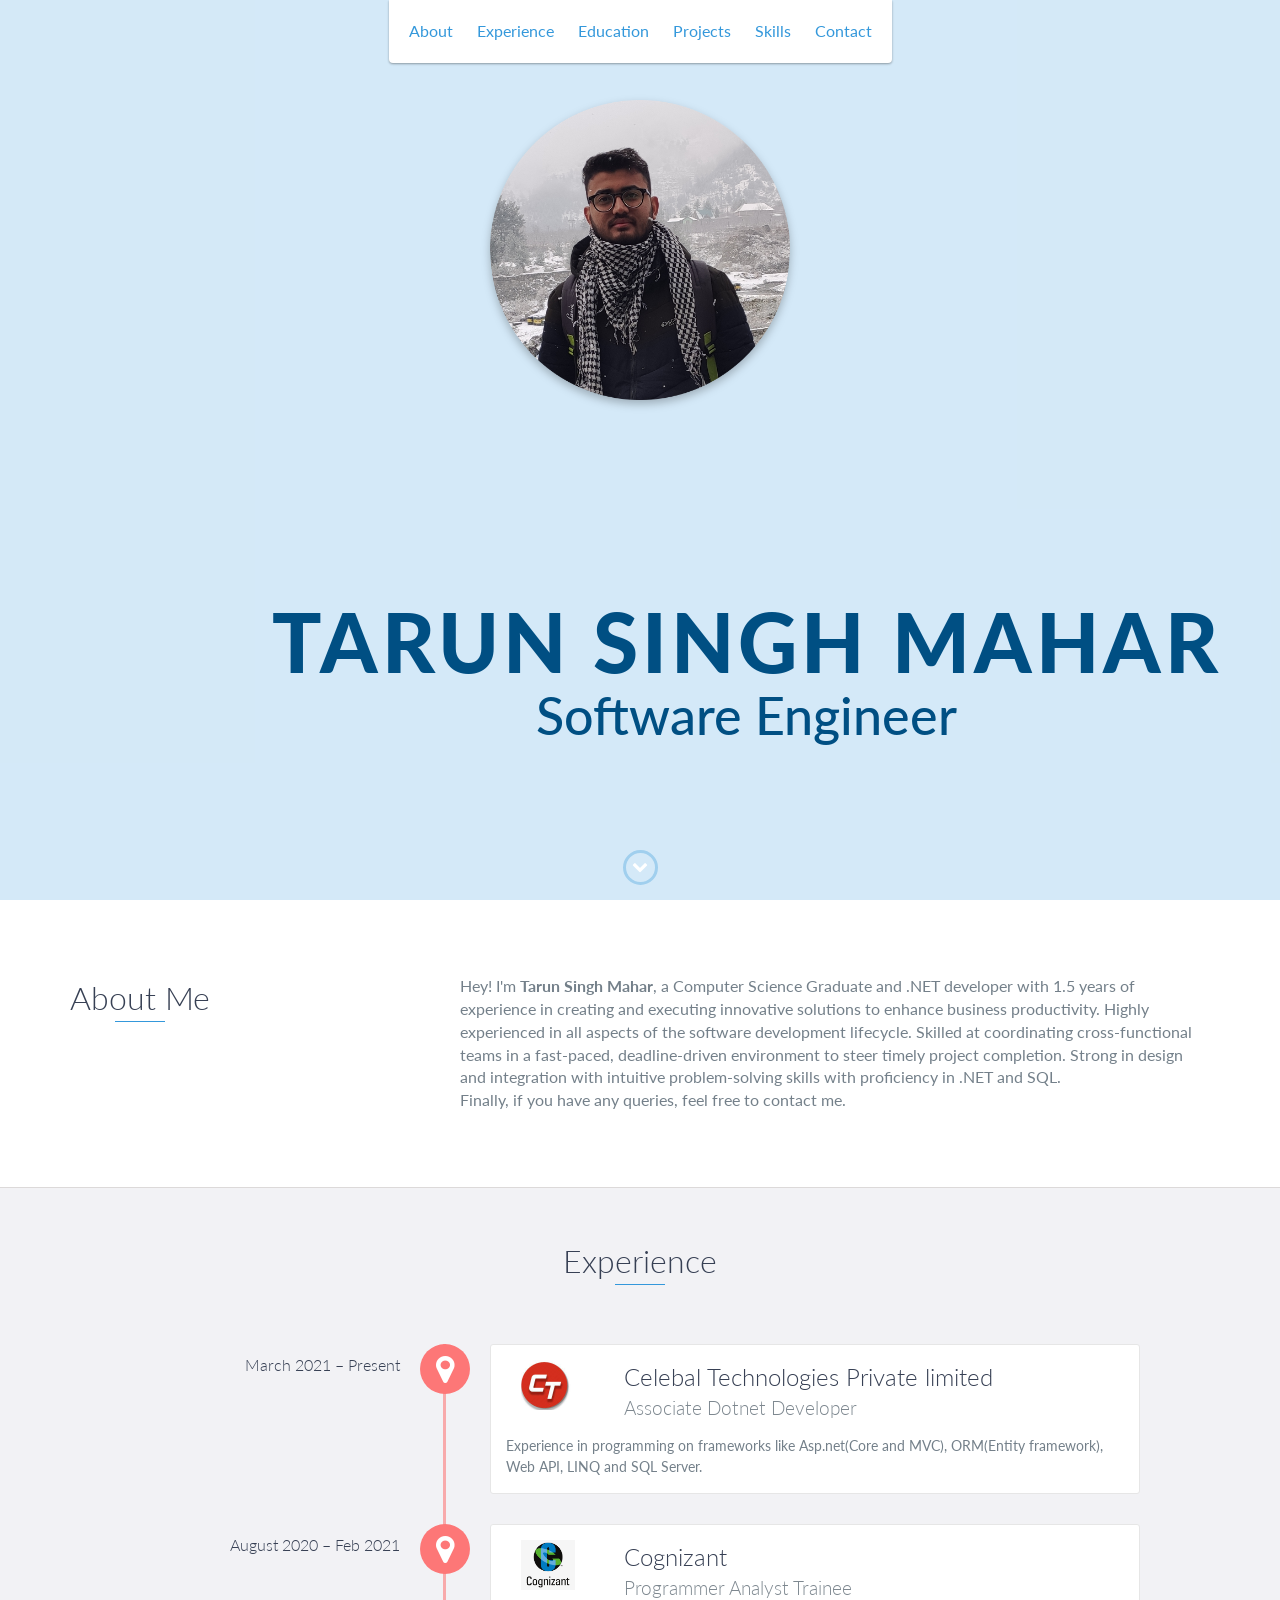
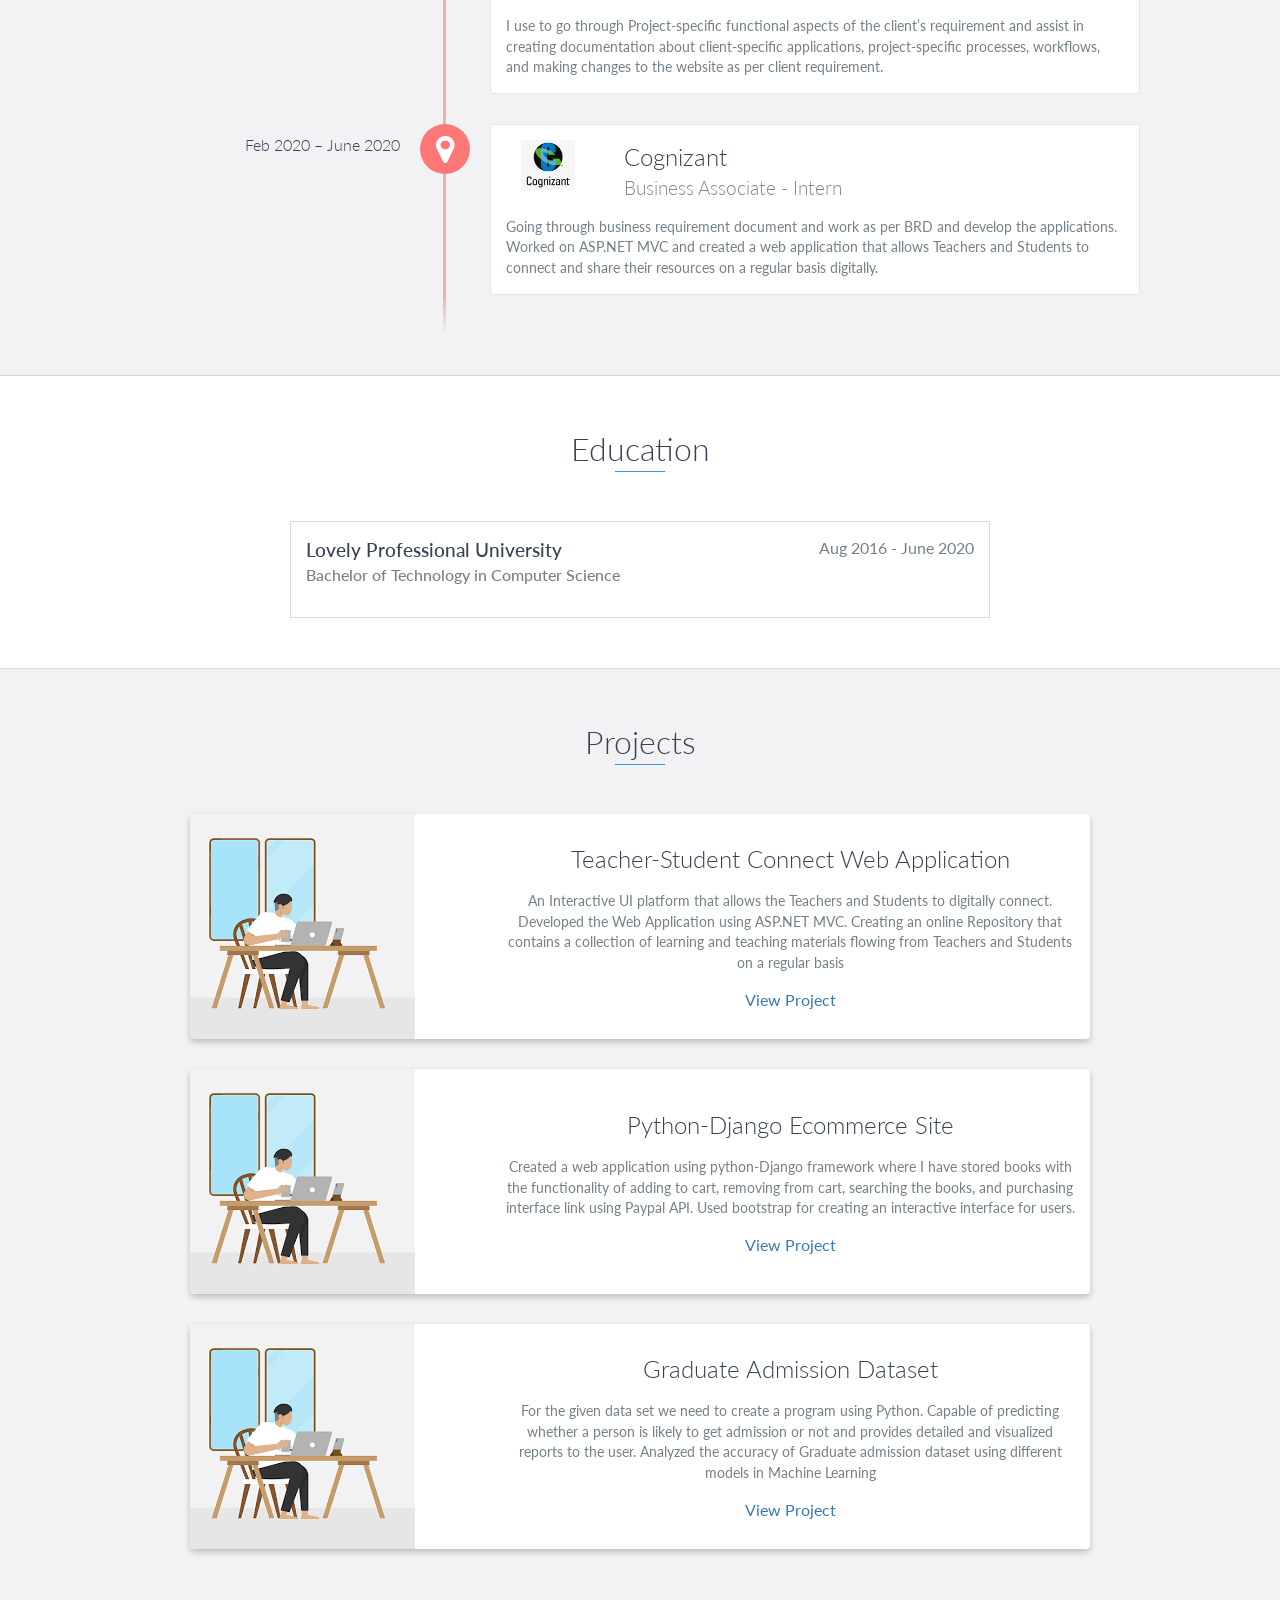
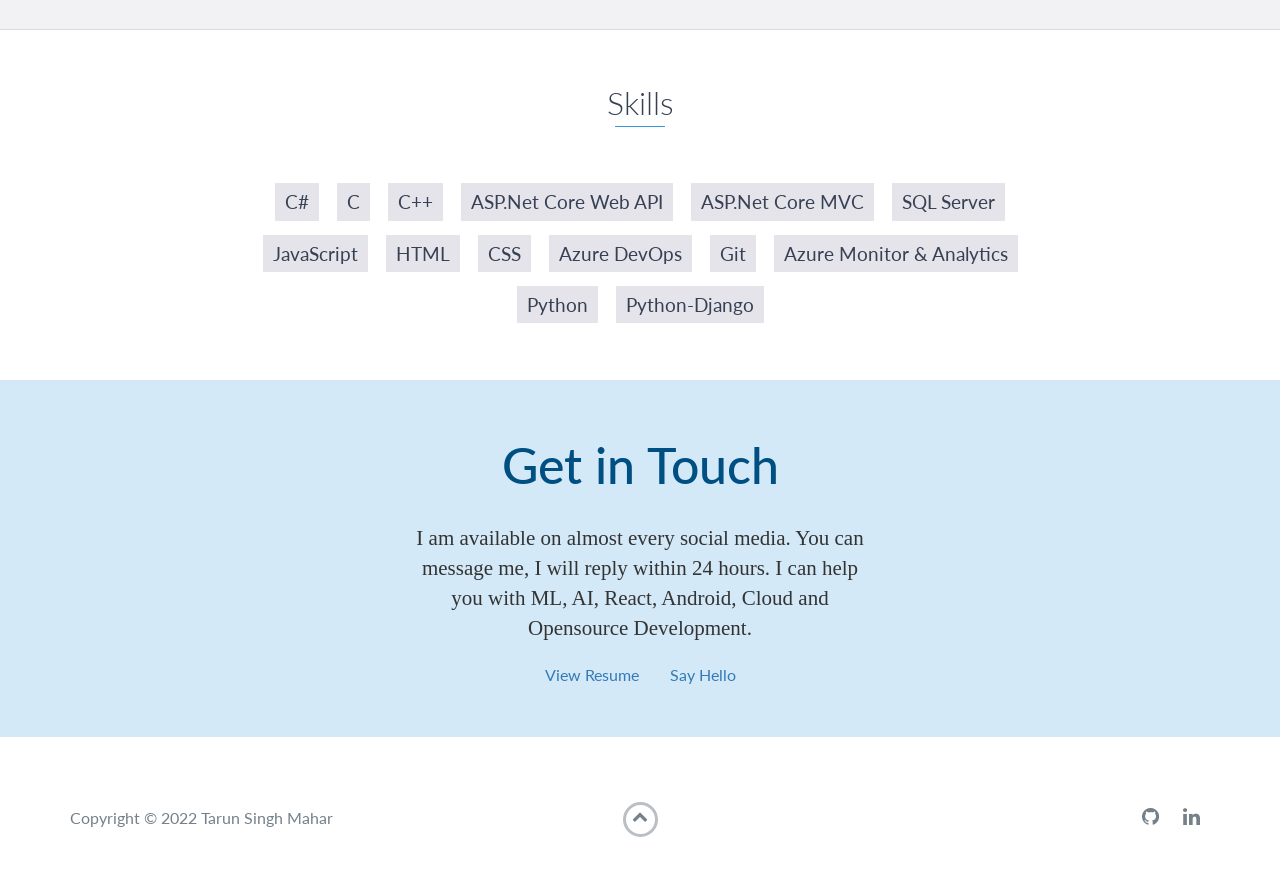
==== index.html @ 60ef8e87 "adding portfolio" ====
<!DOCTYPE html>
<html class="no-js" lang="en">

<head>
    <meta charset="utf-8">
    <meta http-equiv="X-UA-Compatible" content="IE=edge">
    <meta name="viewport" content="width=device-width, initial-scale=1">
    <title>My Portfolio</title>
	<link rel="shortcut icon" href="favicon.ico" type="image/x-icon">
	<link rel="icon" href="favicon.ico" type="image/x-icon">
    <link href="https://fonts.googleapis.com/css?family=Lato:300,400,700,900" rel="stylesheet">
    <link rel="stylesheet" href="libs/font-awesome/css/font-awesome.min.css">
    <link href="css/bootstrap.min.css" rel="stylesheet">
    <link href="css/styles.css" rel="stylesheet">
</head>

<body>
    <div id="mobile-menu-open" class="shadow-large">
        <i class="fa fa-bars" aria-hidden="true"></i>
    </div>
    <!-- End #mobile-menu-toggle -->
    <header>
        <div id="mobile-menu-close">
            <span>Close</span> <i class="fa fa-times" aria-hidden="true"></i>
        </div>
        <ul id="menu" class="shadow">
            <li>
                <a href="#about">About</a>
            </li>
            <li>
                <a href="#experience">Experience</a>
            </li>
            <li>
                <a href="#education">Education</a>
            </li>
            <li>
                <a href="#projects">Projects</a>
            </li>
            <li>
                <a href="#skills">Skills</a>
            </li>
            <li>
                <a href="#contact">Contact</a>
            </li>
        </ul>
    </header>
    <!-- End header -->

    <div id="lead">
        <div class="img-resume">
            <img src="images/tarun.png" alt="Tarun Singh Mahar" class="face-img" id="face-img"><br>
        </div>
        <div id="lead-content">
            <h1>Tarun Singh Mahar</h1>
            <h2>Software Engineer</h2>
        </div>
        <!-- End #lead-content -->

        <div id="lead-overlay"></div>

        <div id="lead-down">
            <span>
                <i class="fa fa-chevron-down" aria-hidden="true"></i>
            </span>
        </div>
        <!-- End #lead-down -->
    </div>
    <!-- End #lead -->

    <div id="about">
        <div class="container">
            <div class="row">
                <div class="col-md-4">
                    <h2 class="heading">About Me</h2>
                </div>
                <div class="col-md-8">
                    <p>
                        Hey! I'm <b>Tarun Singh Mahar</b>, a Computer Science Graduate and .NET developer with 1.5 years of 
                        experience in creating and executing innovative solutions to enhance business productivity. 
                        Highly experienced in all aspects of the software development lifecycle. 
                        Skilled at coordinating cross-functional teams in a fast-paced, deadline-driven environment to steer 
                        timely project completion. Strong in design and integration with intuitive problem-solving skills 
                        with proficiency in .NET and SQL.<br>
                        Finally, if you have any queries, feel free to contact me.
                    </p>
                </div>
            </div>
        </div>
    </div>
    <!-- End #about -->

    <div id="experience" class="background-alt">
        <h2 class="heading">Experience</h2>
        <div id="experience-timeline">
            <div data-date="March 2021 – Present">
                <div class="col-sm-2">
                   <img src="images/ct_logo.png" height="50px;"/>
                </div>
                <div class="col-sm-10">
                    <h3>Celebal Technologies Private limited</h3>
                    <h4>Associate Dotnet Developer</h4>
                </div>
                <p>
                    Experience in programming on frameworks like Asp.net(Core and MVC), ORM(Entity framework), Web API, LINQ and SQL Server.
                </p>
            </div>
			
			<div data-date="August 2020 – Feb 2021">
                <div class="col-sm-2">
                   <img src="images/cognizant.png" height="50px;"/>
                </div>
                <div class="col-sm-10">
                    <h3>Cognizant</h3>
                    <h4>Programmer Analyst Trainee</h4>
                </div>
                <p>
                    I use to go through Project-specific functional aspects of the client’s
                    requirement and assist in creating documentation about client-specific
                    applications, project-specific processes, workflows, and making changes to the
                    website as per client requirement.
                </p>
            </div>

            <div data-date="Feb 2020 – June 2020">
                <div class="col-sm-2">
                    <img src="images/cognizant.png" height="50px;"/>
                 </div>
                <div class="col-sm-10">
                    <h3>Cognizant</h3>
                    <h4>Business Associate - Intern</h4>
                </div>
                <p>
                    Going through business requirement document and work as per BRD and
                    develop the applications.
                    Worked on ASP.NET MVC and created a web application that allows Teachers
                    and Students to connect and share their resources on a regular basis digitally.                
                </p>
            </div>

        </div>
    </div>
    <!-- End #experience -->

    <div id="education">
        <h2 class="heading">Education</h2>
        <div class="education-block">
            <h3>Lovely Professional University</h3>
            <span class="education-date">Aug 2016 - June 2020</span>
            <h4>Bachelor of Technology in Computer Science</h4>
        </div>
        
        <!-- End .education-block -->
    </div>
    <!-- End #education -->

    <div id="projects" class="background-alt">
        <h2 class="heading">Projects</h2>
        <div class="container">
            <div class="row">
                <div class="project shadow-large">
                    <div class="project-image">
                        <img src="images/project1.png" />
                    </div>
                    <!-- End .project-image -->
                    <div class="project-info">
                        <h3> Teacher-Student Connect Web Application</h3>
                        <p>
                            An Interactive UI platform that allows the Teachers and Students to digitally
                            connect. Developed the Web Application using ASP.NET MVC.
                            Creating an online Repository that contains a collection of learning and
                            teaching materials flowing from Teachers and Students on a regular basis
                        </p>
                        <a href="https://github.com/tarunrpmahar/Teacher-Student_WebApplication" target="_blank">View Project</a>
                    </div>
                    <!-- End .project-info -->
                </div>
                <!-- End .project -->

                <div class="project shadow-large">
                    <div class="project-image">
                        <img src="images/project1.png" />
                    </div>
                    <!-- End .project-image -->
                    <div class="project-info">
                        <h3>Python-Django Ecommerce Site</h3>
                        <p>
                            Created a web application using python-Django framework where I have stored books with the 
                            functionality of adding to cart, removing from cart, searching the books, and purchasing interface 
                            link using Paypal API. Used bootstrap for creating an interactive interface for users.
                        </p>
                        <a href="https://github.com/tarunrpmahar/Python-Django/tree/main/Ecommerce" target="_blank">View Project</a>
                    </div>
                    <!-- End .project-info -->
                </div>
                <!-- End .project -->

                <div class="project shadow-large">
                    <div class="project-image">
                        <img src="images/project1.png" />
                    </div>
                    <!-- End .project-image -->
                    <div class="project-info">
                        <h3>Graduate Admission Dataset</h3>
                        <p>
                            For the given data set we need to create a program using Python. 
                            Capable of predicting whether a person is likely to get admission or not and provides detailed and 
                            visualized reports to the user.
                            Analyzed the accuracy of Graduate admission dataset using diﬀerent models in Machine Learning
                        </p>
                        <a href="https://github.com/tarunrpmahar/Machine-Learning/tree/master/Graduate%20Admissions%20Project" target="_blank">View Project</a>
                    </div>
                    <!-- End .project-info -->
                </div>
                <!-- End .project -->
            </div>
        </div>
    </div>
    <!-- End #projects -->

    <div id="skills">
        <h2 class="heading">Skills</h2>
        <ul>
            <li>C#</li>
            <li>C</li>
            <li>C++</li>
            <li>ASP.Net Core Web API</li>
            <li>ASP.Net Core MVC</li>
            <li>SQL Server</li>
            <li>JavaScript</li>
            <li>HTML</li>
            <li>CSS</li>
            <li>Azure DevOps</li>
            <li>Git</li>
            <li>Azure Monitor & Analytics</li>
            <li>Python</li>
            <li>Python-Django</li>
        </ul>
    </div>
    <!-- End #skills -->

    <div id="contact">
        <h2 style="font-size: 50px;">Get in Touch</h2>
        <div class="contactus-detail">
            <p>
                I am available on almost every social media. You can message me, I will reply within 24 hours. 
                I can help you with ML, AI, React, Android, Cloud and Opensource Development.
            </p>
        </div>      
        <a href="https://drive.google.com/file/d/14laTkaBbvyhtTjrCTOszwy75ze0fOT3r/view?usp=sharing" target="_blank">View Resume</a>

        <a class="email-link" href="mailto:tarunrpmahar@gmail.com" rel="noopener noreferrer" target="_blank" style="padding-left: 27px;">Say Hello</a>

    </div>
    <!-- End #contact -->

    <footer>
        <div class="container">
            <div class="row">
                <div class="col-sm-5 copyright">
                    <p>
                        Copyright &copy; <span id="current-year">2022</span> Tarun Singh Mahar
                    </p>
                </div>
                <div class="col-sm-2 top">
                    <span id="to-top">
                        <i class="fa fa-chevron-up" aria-hidden="true"></i>
                    </span>
                </div>
                <div class="col-sm-5 social">
                    <ul>
                        <li>
                            <a href="https://github.com/tarunrpmahar" target="_blank"><i class="fa fa-github" aria-hidden="true"></i></a>
                        </li>
                        <li>
                            <a href="https://www.linkedin.com/in/tarunrpmahar/" target="_blank"><i class="fa fa-linkedin" aria-hidden="true"></i></a>
                        </li>                        
                    </ul>
                </div>
            </div>
        </div>
    </footer>
    <!-- End footer -->

    <script src="https://ajax.googleapis.com/ajax/libs/jquery/1.12.4/jquery.min.js"></script>
    <script src="js/scripts.min.js"></script>
</body>

</html>
---- css/styles.css ----
.contactus-detail {
    font-size: 21px;
    line-height: 30px;
    padding-left: 400px;
    padding-right: 400px;
    font-family: Google Sans Medium;
}

.face-img {
    width: 24%;
    margin: auto;
    transition: transform .2s;
    filter: drop-shadow(0 4px 4px rgba(0,0,0,.25));
    border-radius: 40%;
    padding-top: 85px;;
}

.img-resume {
    display: flex;
    align-items: center;
}

body {
    font-family: 'Lato', sans-serif;
    font-size: 16px
}

body.active {
    overflow: hidden;
    z-index: -1
}

.no-js #experience-timeline>div {
    background: #fff;
    padding: 10px;
    margin-bottom: 10px;
    border: 1px solid #dcd9d9
}

.no-js #experience-timeline>div h3 {
    font-size: 1.5em;
    font-weight: 300;
    color: #374054;
    display: inline-block;
    margin: 0
}

.no-js #experience-timeline>div h4 {
    font-size: 1.2em;
    font-weight: 300;
    color: #7e8890;
    margin: 0 0 15px 0
}

.no-js #experience-timeline>div p {
    color: #74808a;
    font-size: 0.9em;
    margin: 0
}

.no-js #experience-timeline:before,
.no-js #experience-timeline:after {
    content: none
}

@keyframes dropHeader {
    0% {
        transform: translateY(-100%)
    }

    100% {
        transform: translateY(0)
    }
}

header {
    position: absolute;
    top: 0;
    left: 0;
    right: 0;
    text-align: center;
    z-index: 10;
    animation-name: dropHeader;
    animation-iteration-count: 1;
    animation-timing-function: ease;
    animation-duration: 0.75s
}

header ul {
    display: inline-block;
    background: #fff;
    text-align: center;
    padding: 10px;
    margin: 0;
    border-bottom-right-radius: 4px;
    border-bottom-left-radius: 4px
}

header li {
    display: inline-block
}

header a {
    display: block;
    color: #3498db;
    padding: 10px
}

header a:hover {
    color: #217dbb;
    text-decoration: none;
    background: #eee;
    border-radius: 4px
}

header a:focus {
    color: #3498db;
    text-decoration: none
}

header.active {
    display: block
}

header.sticky {
    position: fixed;
    z-index: 999
}

#menu.active {
    display: block
}

#mobile-menu-open {
    display: none;
    cursor: pointer;
    position: fixed;
    right: 15px;
    top: 10px;
    color: #3498db;
    font-size: 1.5em;
    z-index: 20;
    padding: 0 7px;
    border-radius: 4px;
    background: #fff
}

#mobile-menu-close {
    display: none;
    text-align: right;
    width: 100%;
    background: #fff;
    font-size: 1.5em;
    padding-right: 15px;
    padding-top: 10px;
    cursor: pointer;
    color: #3498db
}

#mobile-menu-close span {
    font-size: 0.5em;
    text-transform: uppercase
}

#mobile-menu-close i {
    vertical-align: middle
}

footer {
    padding: 50px 0
}

.copyright {
    padding-top: 20px
}

.copyright p {
    margin: 0;
    color: #74808a
}

.top {
    text-align: center
}

.top span {
    cursor: pointer;
    display: block;
    margin: 15px auto 0 auto;
    width: 35px;
    height: 35px;
    border-radius: 50%;
    border: 3px solid #b9bfc4;
    text-align: center
}

.top i {
    color: #74808a
}

.social {
    text-align: right
}

.social ul {
    margin: 5px 0 0 0;
    padding: 0
}

.social li {
    display: inline-block;
    font-size: 1.25em;
    list-style: none
}

.social a {
    display: block;
    color: #74808a;
    padding: 10px
}

.social a:hover {
    color: #3498db
}

.btn-rounded-white {
    display: inline-block;
    color: #fff;
    padding: 15px 25px;
    border: 3px solid #fff;
    border-radius: 30px;
    transition: .5s ease all
}

.btn-rounded-white:hover {
    color: #3498db;
    background: #fff;
    text-decoration: none
}

.shadow {
    box-shadow: 0 1px 3px rgba(0, 0, 0, 0.12), 0 1px 2px rgba(0, 0, 0, 0.24)
}

.shadow-large {
    box-shadow: 0 3px 6px rgba(0, 0, 0, 0.08), 0 3px 6px rgba(0, 0, 0, 0.15)
}

.heading {
    position: relative;
    display: inline-block;
    font-size: 2em;
    font-weight: 300;
    margin: 0 0 30px 0
}

.heading:after {
    position: absolute;
    content: '';
    top: 100%;
    height: 1px;
    width: 50px;
    left: 0;
    right: 0;
    margin: 0 auto;
    background: #3498db
}

.background-alt {
    background: #f2f2f5
}

#lead {
    position: relative;
    height: 100vh;
    min-height: 500px;
    max-height: 1080px;
    /* background: #fd777794; */
    background: #3498db36;
    /* background: url(../images/lead-bg.jpg); */
    background-size: cover;
    padding: 15px;
    overflow: hidden
}

#lead-content {
    position: absolute;
    z-index: 10;
    top: 75%;
    /* left: 50%; */
    transform: translate(27%, -43%);
    text-align: center
}

#lead-content h1,
#lead-content h2 {
    margin: 0
}

#lead-content h1 {
    color: #004f83;
    /* color: #fff; */
    font-weight: 900;
    font-size: 5.1em;
    text-transform: uppercase;
    letter-spacing: 0.05em;
    line-height: 0.9em
}

#lead-content h2 {
    color: #004f83;
    font-weight: 500;
    font-size: 3.25em;
    margin-bottom: 15px
}

#lead-overlay {
    position: absolute;
    height: 100%;
    width: 100%;
    top: 0;
    right: 0;
    bottom: 0;
    left: 0;
    /* background: #fd777794; */
    z-index: 1
}

#lead-down {
    position: absolute;
    left: 0;
    right: 0;
    width: 100%;
    text-align: center;
    z-index: 10;
    bottom: 15px;
    color: #fff
}

#lead-down span {
    cursor: pointer;
    display: block;
    margin: 0 auto;
    width: 35px;
    height: 35px;
    border-radius: 50%;
    border: 3px solid #a0cfee;
    text-align: center
}

#lead-down i {
    animation: pulsate 1.5s ease;
    animation-iteration-count: infinite;
    padding-top: 5px
}

@keyframes pulsate {
    0% {
        transform: scale(1, 1)
    }

    50% {
        transform: scale(1.2, 1.2)
    }

    100% {
        transform: scale(1, 1)
    }
}

#about {
    padding: 75px 15px;
    border-bottom: 1px solid #dcd9d9
}

#about h2 {
    color: #374054
}

#about p {
    color: #74808a;
    margin: 0
}

#experience {
    padding: 50px 15px;
    text-align: center;
    border-bottom: 1px solid #dcd9d9
}

#experience h2 {
    color: #374054
}

#experience-timeline {
    margin: 30px auto 0 auto;
    position: relative;
    max-width: 1000px
}

#experience-timeline:before {
    position: absolute;
    content: '';
    top: 0;
    bottom: 0;
    left: 303px;
    right: auto;
    height: 100%;
    width: 3px;
    background: #fd777794;
    z-index: 0
}

#experience-timeline:after {
    position: absolute;
    content: '';
    width: 3px;
    height: 40px;
    background: #fd777794;
    background: linear-gradient(to bottom, #fd777794, rgba(52, 152, 219, 0));
    top: 100%;
    left: 303px
}

.vtimeline-content {
    margin-left: 350px;
    background: #fff;
    border: 1px solid #e6e6e6;
    padding: 15px;
    border-radius: 3px;
    text-align: left
}

.vtimeline-content h3 {
    font-size: 1.5em;
    font-weight: 300;
    color: #374054;
    display: inline-block;
    margin: 0
}

.vtimeline-content h4 {
    font-size: 1.2em;
    font-weight: 300;
    color: #7e8890;
    margin: 0 0 15px 0
}

.vtimeline-content p {
    color: #74808a;
    font-size: 0.9em;
    margin: 0
}

.vtimeline-point {
    position: relative;
    display: block;
    vertical-align: top;
    margin-bottom: 30px
}

.vtimeline-icon {
    position: relative;
    color: #fff;
    width: 50px;
    height: 50px;
    background: #fd7777;
    border-radius: 50%;
    float: left;
    z-index: 99;
    margin-left: 280px
}

.vtimeline-icon i {
    display: block;
    font-size: 2em;
    margin-top: 10px
}

.vtimeline-date {
    width: 260px;
    text-align: right;
    position: absolute;
    left: 0;
    top: 10px;
    font-weight: 300;
    color: #374054
}

#education {
    padding: 50px 15px 20px 15px;
    border-bottom: 1px solid #dcd9d9;
    text-align: center
}

#education h2 {
    color: #374054;
    margin-bottom: 50px
}

.education-block {
    max-width: 700px;
    margin: 0 auto 30px auto;
    padding: 15px;
    border: 1px solid #dcd9d9;
    text-align: left
}

.education-block h3 {
    font-weight: 500;
    float: left;
    margin: 0;
    color: #374054
}

.education-block span {
    color: #74808a;
    float: right
}

.education-block h4 {
    color: #74808a;
    clear: both;
    font-weight: 500;
    margin: 0 0 15px 0
}

.education-block p,
.education-block ul {
    margin: 0;
    color: #74808a;
    font-size: 0.9em
}

.education-block ul {
    padding: 0 0 0 15px
}

#projects {
    padding: 50px 15px;
    border-bottom: 1px solid #dcd9d9;
    text-align: center
}

#projects h2 {
    color: #374054;
    margin-bottom: 50px
}

.project {
    position: relative;
    max-width: 900px;
    margin: 0 auto 30px auto;
    overflow: hidden;
    background: #fff;
    border-radius: 4px
}

.project-image {
    float: left
}

.project-info {
    position: absolute;
    top: 50%;
    transform: translateY(-50%);
    margin-left: 300px;
    padding: 15px
}

.project-info h3 {
    font-size: 1.5em;
    font-weight: 300;
    color: #374054;
    margin: 0 0 15px 0
}

.project-info p {
    color: #74808a;
    margin: 0 0 15px 0;
    font-size: 0.9em
}

.no-image .project-info {
    position: relative;
    margin: 0;
    padding: 30px 15px;
    transform: none
}

#more-projects {
    display: none
}

#skills {
    padding: 50px 15px;
    text-align: center
}

#skills h2 {
    color: #374054;
    margin-bottom: 50px
}

#skills ul {
    display: block;
    margin: 0 auto;
    padding: 0;
    max-width: 800px
}

#skills li {
    display: inline-block;
    margin: 7px;
    padding: 5px 10px;
    color: #374054;
    background: #e4e4ea;
    list-style: none;
    cursor: default;
    font-size: 1.2em
}

#contact {
    padding: 50px 15px;
    /* background: #fd777794; */
    background: #3498db36;;
    text-align: center
}

#contact h2 {
    margin: 0 0 15px 0;
    color: #004f83;
    /* color: #fff; */
    font-weight: 500
}

#contact-form {
    max-width: 500px;
    margin: 0 auto
}

#contact-form input,
#contact-form textarea {
    display: block;
    width: 100%;
    padding: 10px;
    border-radius: 4px;
    border: none;
    margin-bottom: 10px;
    background: #1d6fa5;
    color: #fff;
    transition: .5s ease all
}

#contact-form input::-webkit-input-placeholder,
#contact-form textarea::-webkit-input-placeholder {
    color: #fff
}

#contact-form input:-moz-placeholder,
#contact-form textarea:-moz-placeholder {
    color: #fff;
    opacity: 1
}

#contact-form input::-moz-placeholder,
#contact-form textarea::-moz-placeholder {
    color: #fff;
    opacity: 1
}

#contact-form input:-ms-input-placeholder,
#contact-form textarea:-ms-input-placeholder {
    color: #fff
}

#contact-form input:focus,
#contact-form textarea:focus {
    outline: none;
    background: #16527a
}

#contact-form textarea {
    height: 150px;
    resize: none
}

#contact-form button {
    display: block;
    width: 100%;
    background: #fff;
    border-radius: 4px;
    padding: 5px 10px;
    border: none;
    color: #3498db;
    font-weight: 700;
    box-shadow: 0 1px 3px rgba(0, 0, 0, 0.12), 0 1px 2px rgba(0, 0, 0, 0.24);
    transition: .5s ease all
}

#contact-form button:hover {
    box-shadow: 0 10px 20px rgba(0, 0, 0, 0.19), 0 6px 6px rgba(0, 0, 0, 0.23)
}

.optional-section {
    padding: 50px 15px;
    text-align: center;
    border-top: 1px solid #dcd9d9
}

.optional-section h2 {
    color: #374054
}

.optional-section-block {
    max-width: 700px;
    margin: 0 auto 30px auto;
    padding: 15px;
    border: 1px solid #dcd9d9;
    background: #fff;
    text-align: left
}

.optional-section-block h3 {
    font-weight: 500;
    margin: 0 0 15px 0;
    color: #374054
}

.optional-section-block h4 {
    color: #74808a;
    clear: both;
    font-weight: 500;
    margin: 0 0 15px 0
}

.optional-section-block p,
.optional-section-block ul {
    margin: 0 0 15px 0;
    color: #74808a;
    font-size: 0.9em
}

.optional-section-block ul {
    padding: 0 0 0 15px
}

@media only screen and (max-width: 750px) {

    #experience-timeline:before,
    #experience-timeline:after {
        left: 23px
    }

    .vtimeline-date {
        width: auto;
        text-align: left;
        position: relative;
        margin-bottom: 15px;
        display: block;
        margin-left: 70px
    }

    .vtimeline-icon {
        margin-left: 0
    }

    .vtimeline-content {
        margin-left: 70px
    }
}

@media only screen and (max-width: 992px) {
    #lead {
        height: auto;
        min-height: auto;
        max-height: auto;
        padding: 100px 15px
    }

    #lead-content {
        position: relative;
        transform: none;
        left: auto;
        top: auto
    }

    #lead-content h1 {
        font-size: 3em
    }

    #lead-content h2 {
        font-size: 1.75em
    }

    #about {
        text-align: center
    }

    #about p {
        text-align: left
    }
}

@media only screen and (max-width: 768px) {
    header {
        position: fixed;
        display: none;
        z-index: 999;
        animation: none;
        bottom: 0;
        height: 100%
    }

    #mobile-menu-open,
    #mobile-menu-close {
        display: block
    }

    #menu {
        height: 100%;
        overflow-y: auto;
        box-shadow: none;
        border-radius: 0;
        width: 100%
    }

    #menu li {
        display: block;
        margin-bottom: 10px
    }

    #lead-content h1 {
        font-size: 2em
    }

    #lead-content h2 {
        font-size: 1.3em
    }

    #lead-content a {
        padding: 10px 20px
    }

    #lead-down {
        display: none
    }

    .education-block h3,
    .education-block span {
        float: none
    }

    .project-image {
        display: none
    }

    .project-info {
        position: relative;
        margin: 0;
        padding: 30px 15px;
        top: auto;
        transform: none
    }

    footer {
        text-align: center
    }

    .social {
        text-align: center
    }
}

@media only screen and (max-width: 480px) {
    #lead-content h1 {
        font-size: 1.5em
    }

    #lead-content h2 {
        font-size: 1em
    }

    #lead-content a {
        font-size: 0.9em;
        padding: 5px 10px
    }
}
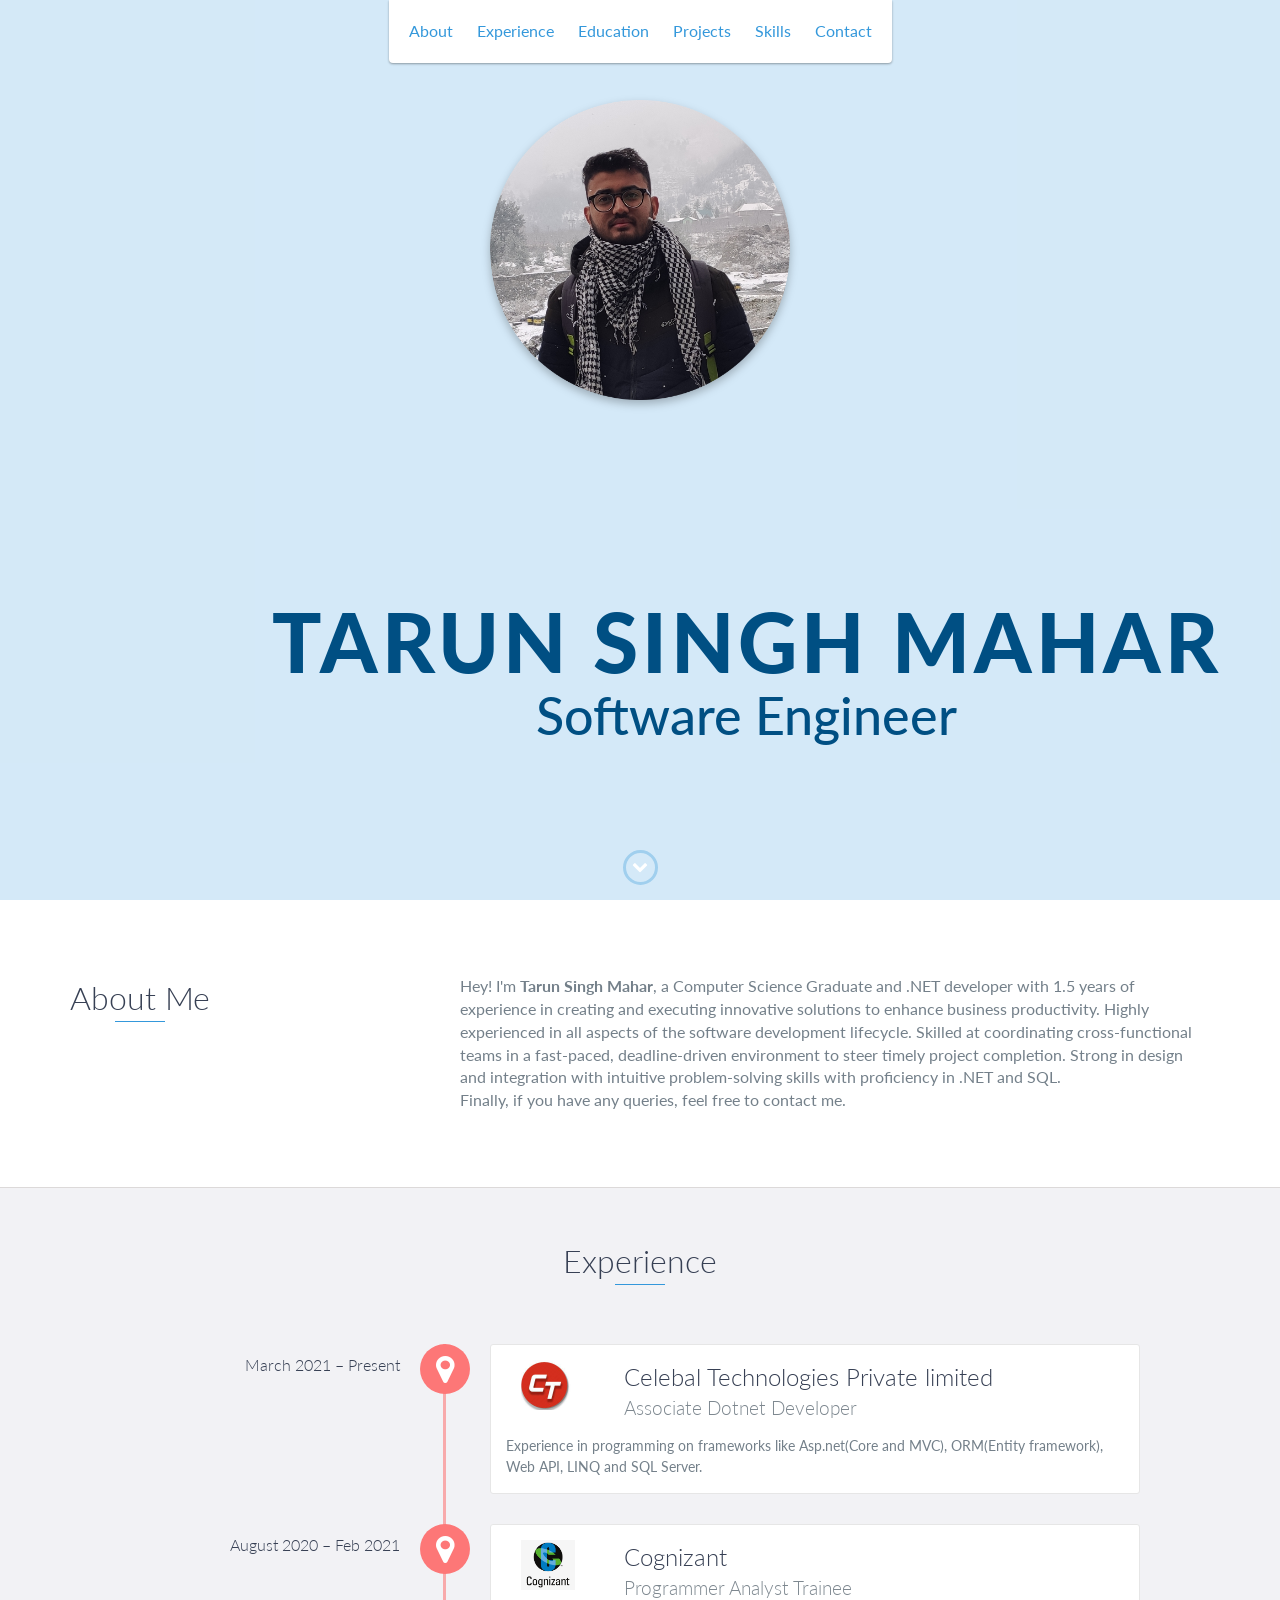
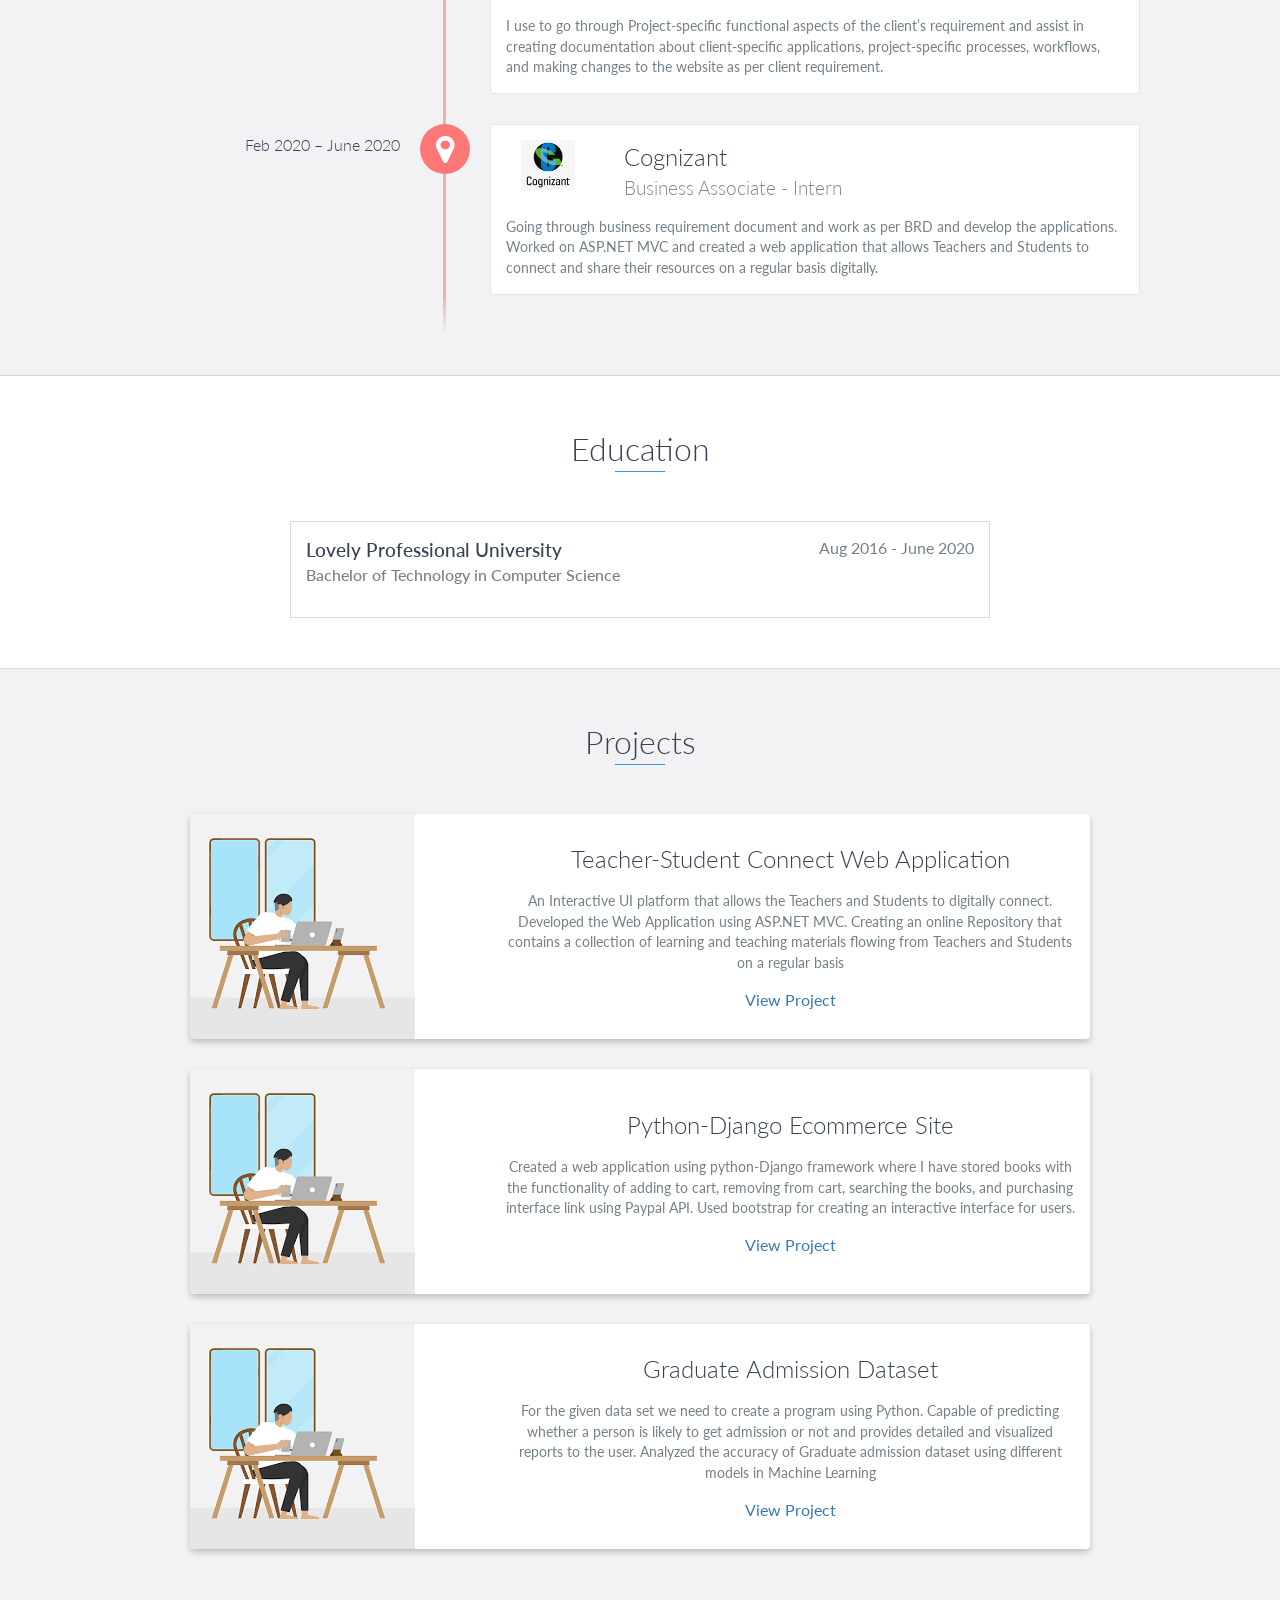
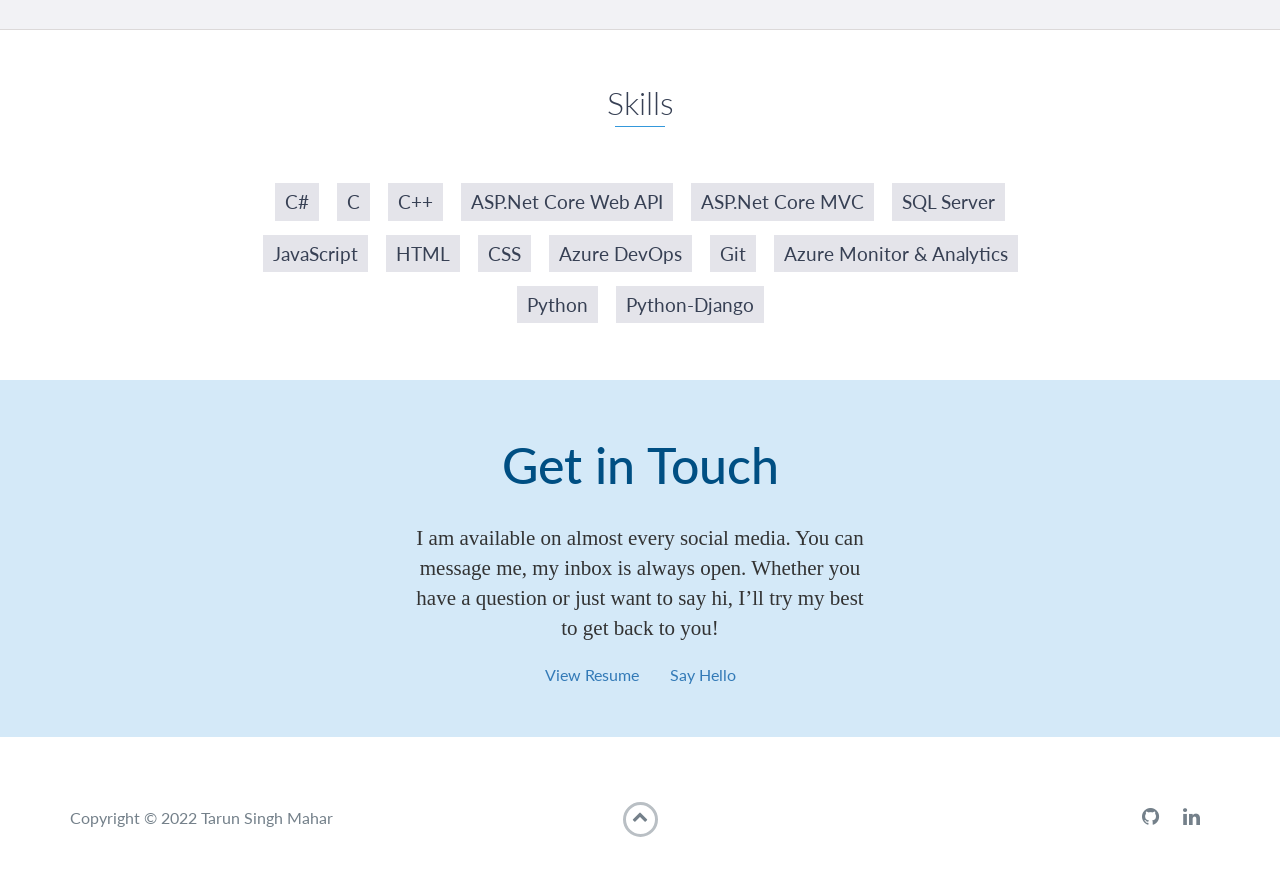
==== commit a987b22e: "made changes" ====
--- a/index.html
+++ b/index.html
@@ -242,8 +242,8 @@
         <h2 style="font-size: 50px;">Get in Touch</h2>
         <div class="contactus-detail">
             <p>
-                I am available on almost every social media. You can message me, I will reply within 24 hours. 
-                I can help you with ML, AI, React, Android, Cloud and Opensource Development.
+                I am available on almost every social media. You can message me, 
+                my inbox is always open. Whether you have a question or just want to say hi, I’ll try my best to get back to you!
             </p>
         </div>      
         <a href="https://drive.google.com/file/d/14laTkaBbvyhtTjrCTOszwy75ze0fOT3r/view?usp=sharing" target="_blank">View Resume</a>
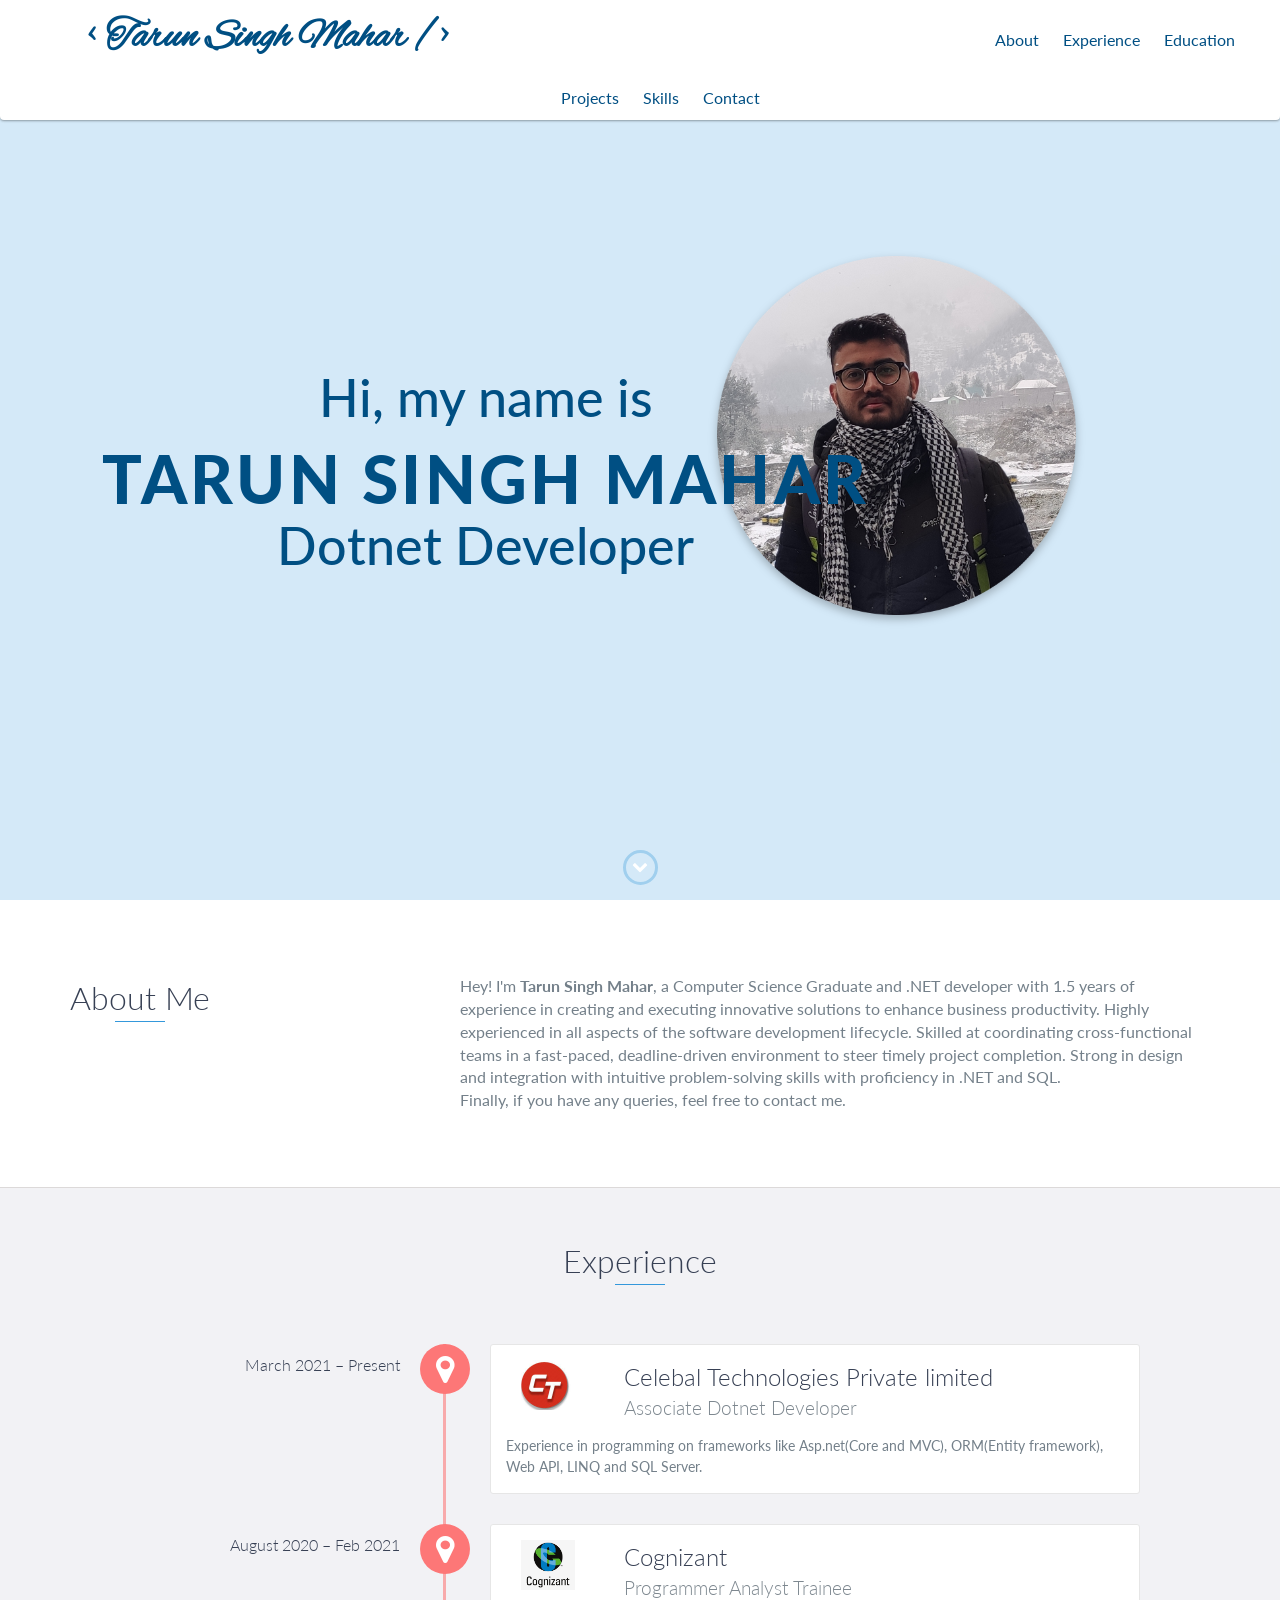
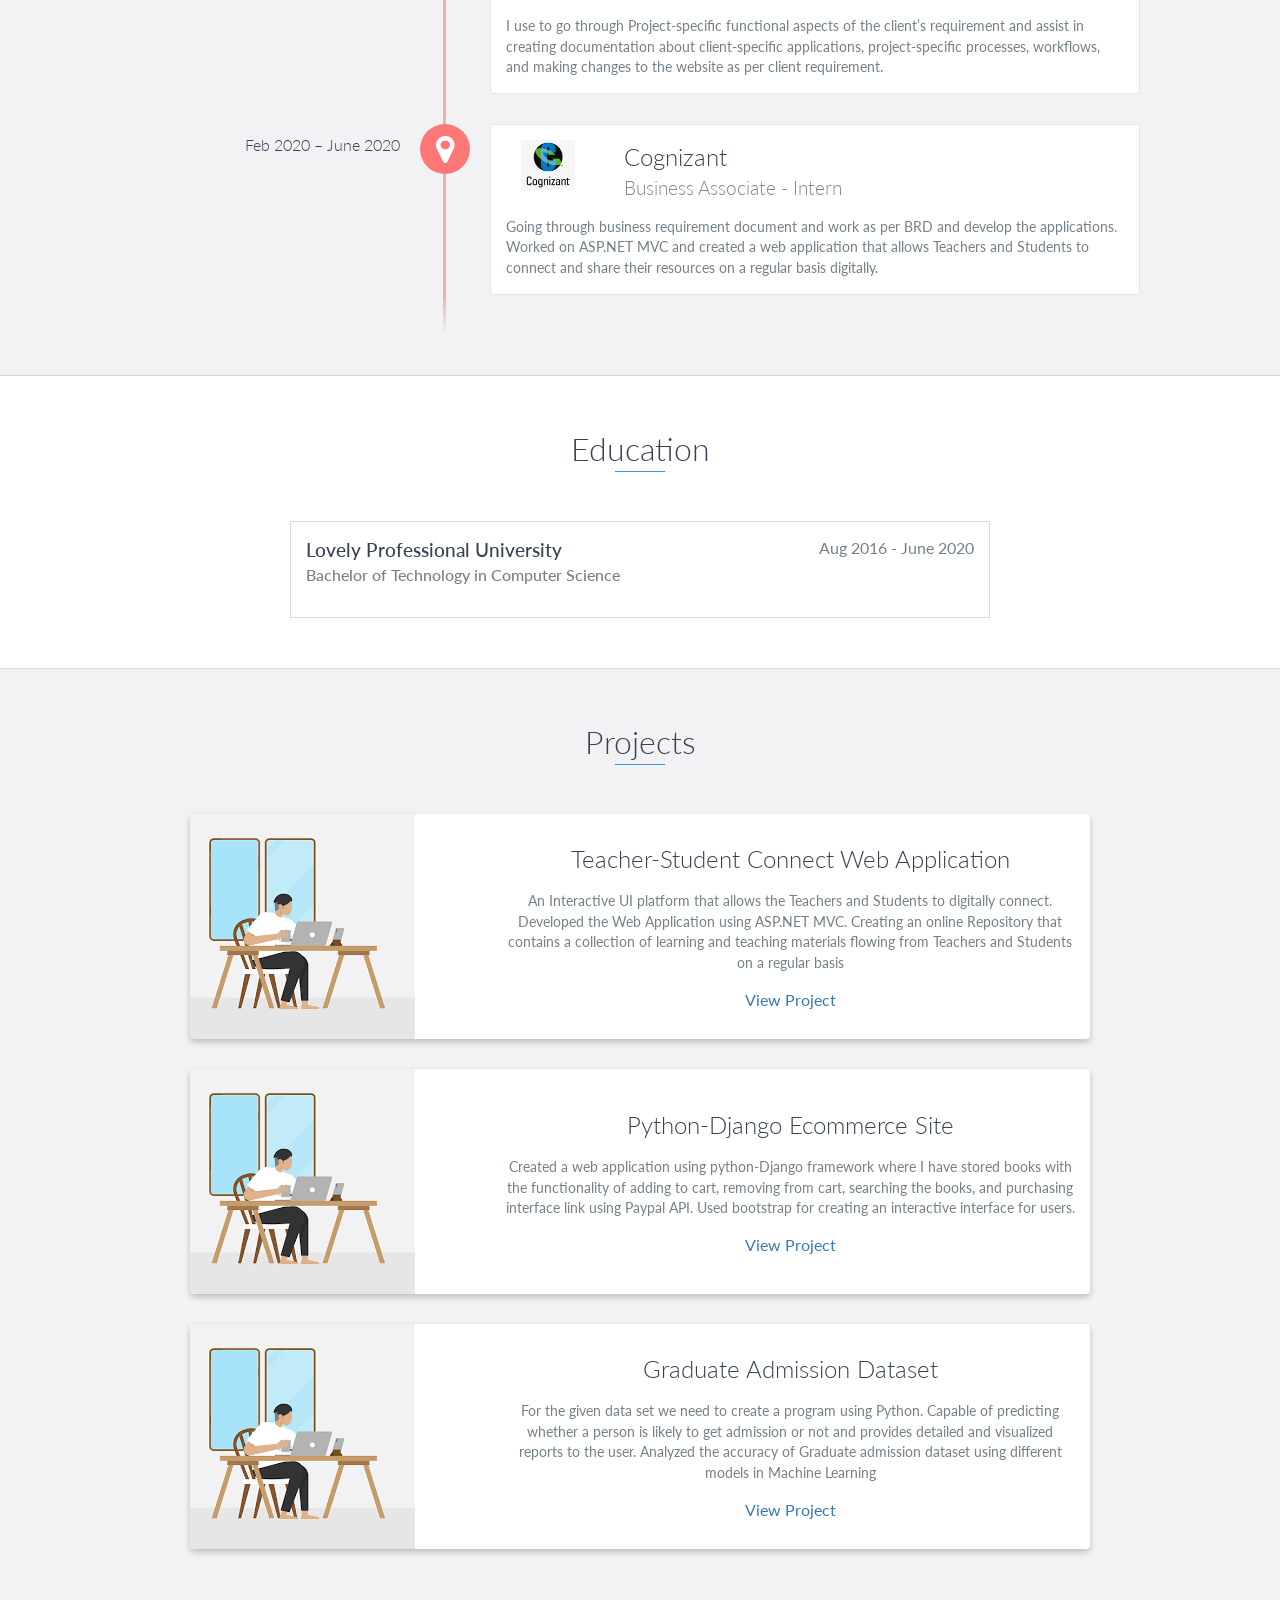
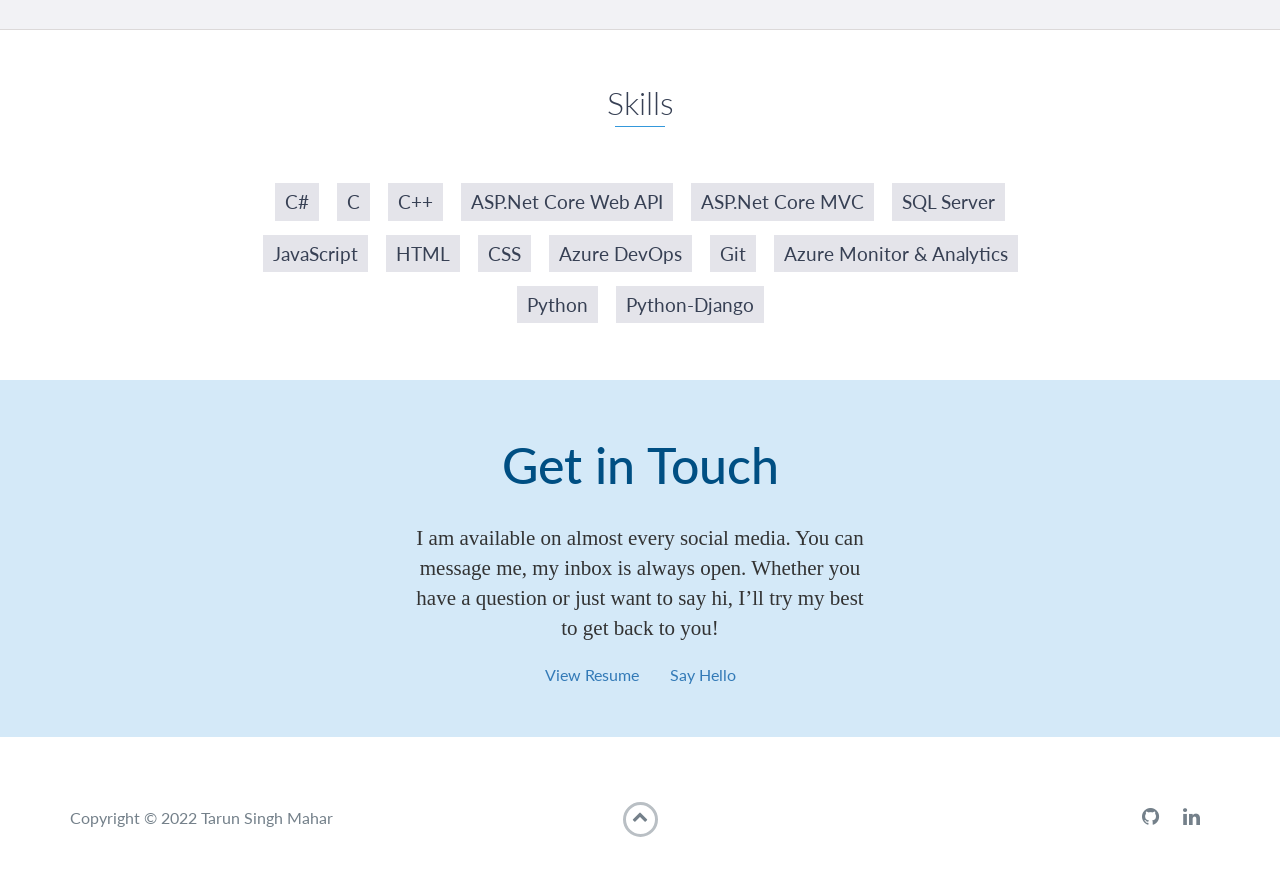
==== commit 725e654d: "nav bar and banner changes" ====
--- a/index.html
+++ b/index.html
@@ -5,7 +5,7 @@
     <meta charset="utf-8">
     <meta http-equiv="X-UA-Compatible" content="IE=edge">
     <meta name="viewport" content="width=device-width, initial-scale=1">
-    <title>My Portfolio</title>
+    <title>Tarun Singh Mahar</title>
 	<link rel="shortcut icon" href="favicon.ico" type="image/x-icon">
 	<link rel="icon" href="favicon.ico" type="image/x-icon">
     <link href="https://fonts.googleapis.com/css?family=Lato:300,400,700,900" rel="stylesheet">
@@ -24,6 +24,11 @@
             <span>Close</span> <i class="fa fa-times" aria-hidden="true"></i>
         </div>
         <ul id="menu" class="shadow">
+			<li class="menu__logo">
+                <a href="#">
+					< Tarun Singh Mahar />
+                </a>
+            </li>
             <li>
                 <a href="#about">About</a>
             </li>
@@ -46,19 +51,16 @@
     </header>
     <!-- End header -->
 
-    <div id="lead">
-        <div class="img-resume">
-            <img src="images/tarun.png" alt="Tarun Singh Mahar" class="face-img" id="face-img"><br>
-        </div>
-        <div id="lead-content">
-            <h1>Tarun Singh Mahar</h1>
-            <h2>Software Engineer</h2>
-        </div>
-        <!-- End #lead-content -->
-
-        <div id="lead-overlay"></div>
-
-        <div id="lead-down">
+	<div id="lead" class="profile_tsm">
+            <div id="lead-content">
+                <h2>Hi, my name is</h2>
+                <h1>Tarun Singh Mahar</h1>
+                <h2>Dotnet Developer</h2>
+            </div>
+            <div class="img-resume">
+                <img src="images/tarun.png" alt="Tarun Singh Mahar" class="face-img" id="face-img"><br>
+            </div>
+			<div id="lead-down">
             <span>
                 <i class="fa fa-chevron-down" aria-hidden="true"></i>
             </span>
@@ -66,6 +68,7 @@
         <!-- End #lead-down -->
     </div>
     <!-- End #lead -->
+    
 
     <div id="about">
         <div class="container">
@@ -246,7 +249,7 @@
                 my inbox is always open. Whether you have a question or just want to say hi, I’ll try my best to get back to you!
             </p>
         </div>      
-        <a href="https://drive.google.com/file/d/14laTkaBbvyhtTjrCTOszwy75ze0fOT3r/view?usp=sharing" target="_blank">View Resume</a>
+        <a href="https://drive.google.com/file/d/1G0_Ft35BGWXkE5-D--rPa7jxBMtCLN40/view?usp=sharing" target="_blank">View Resume</a>
 
         <a class="email-link" href="mailto:tarunrpmahar@gmail.com" rel="noopener noreferrer" target="_blank" style="padding-left: 27px;">Say Hello</a>
 
--- a/css/styles.css
+++ b/css/styles.css
@@ -1,3 +1,15 @@
+@import url('https://fonts.googleapis.com/css2?family=Alex+Brush&display=swap');
+
+.resume_button {
+    border: 1px solid black;
+}
+
+header li.menu__logo {
+    padding-right: 52rem;
+    font-family: 'Alex Brush', cursive;
+    font-size: 4rem;
+    font-weight: bolder;
+}
 
 .contactus-detail {
     font-size: 21px;
@@ -8,7 +20,7 @@
 }
 
 .face-img {
-    width: 24%;
+    width: 33%;
     margin: auto;
     transition: transform .2s;
     filter: drop-shadow(0 4px 4px rgba(0,0,0,.25));
@@ -17,8 +29,11 @@
 }
 
 .img-resume {
-    display: flex;
-    align-items: center;
+    /* display: flex;
+    align-items: center; */
+    position: absolute;
+    top: 19%;
+    right: -41%;
 }
 
 body {
@@ -91,34 +106,45 @@
     display: inline-block;
     background: #fff;
     text-align: center;
-    padding: 10px;
-    margin: 0;
+    margin: 0px;
     border-bottom-right-radius: 4px;
-    border-bottom-left-radius: 4px
-}
+    border-bottom-left-radius: 4px;
+    width: 100%;
+}
+
 
 header li {
     display: inline-block
 }
-
 header a {
     display: block;
-    color: #3498db;
-    padding: 10px
+    /* color: #3498db; */
+    color: #004f83;
+    margin: 10px
 }
 
 header a:hover {
-    color: #217dbb;
+    color: darkblue;
     text-decoration: none;
     background: #eee;
-    border-radius: 4px
+    border-radius: 4px;
+    padding: 10px;
+    box-shadow: 3px 3px 3px darkblue;
+}
+
+.menu__logo a:hover, .resume_button a:hover {
+    color: #004f83;
+    text-decoration: none;
+    background: white;
+    border-radius: 0px;
+    padding: 0px;
+    box-shadow: none;
 }
 
 header a:focus {
-    color: #3498db;
+    color: #004f83;
     text-decoration: none
 }
-
 header.active {
     display: block
 }
@@ -287,10 +313,11 @@
 #lead-content {
     position: absolute;
     z-index: 10;
-    top: 75%;
+    top: 40%;
     /* left: 50%; */
-    transform: translate(27%, -43%);
-    text-align: center
+    /* transform: translate(27%, -43%);*/
+    text-align: center;
+	left: 8%
 }
 
 #lead-content h1,
@@ -302,7 +329,7 @@
     color: #004f83;
     /* color: #fff; */
     font-weight: 900;
-    font-size: 5.1em;
+    font-size: 4.1em;
     text-transform: uppercase;
     letter-spacing: 0.05em;
     line-height: 0.9em
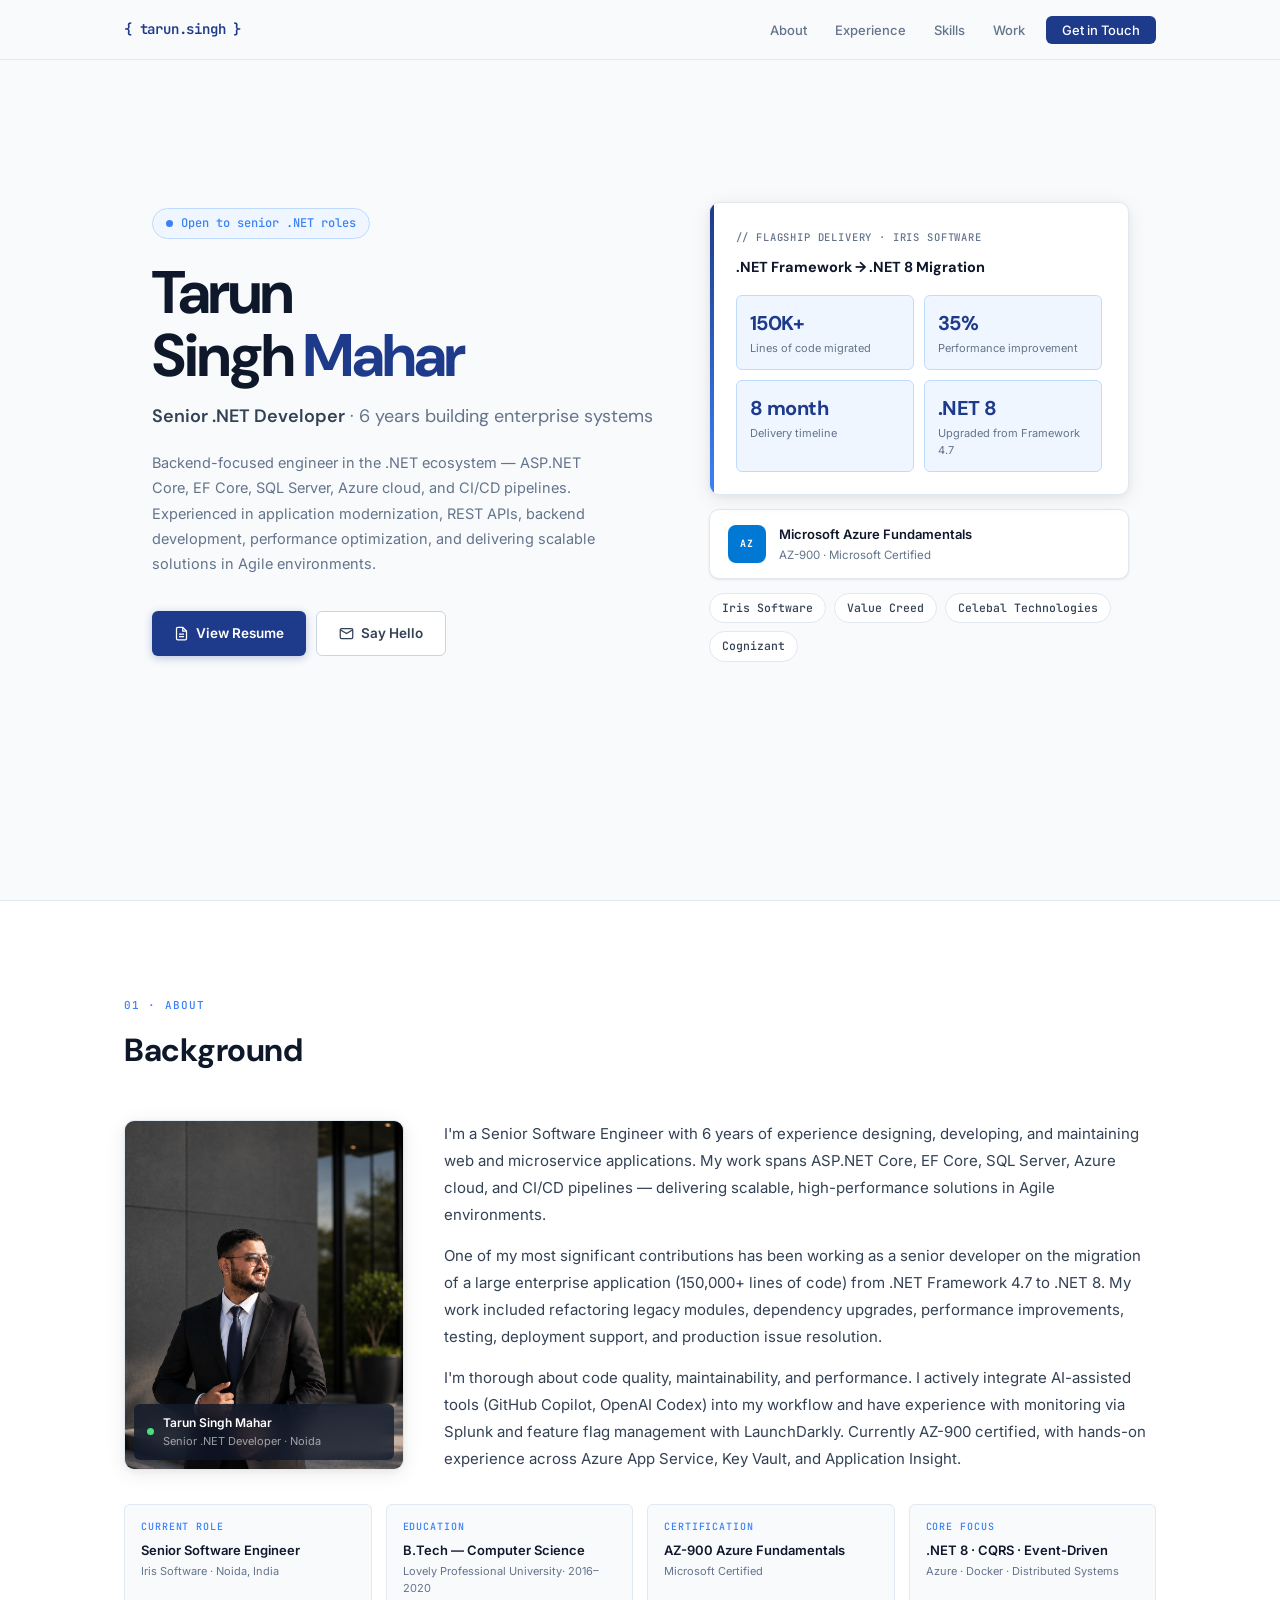
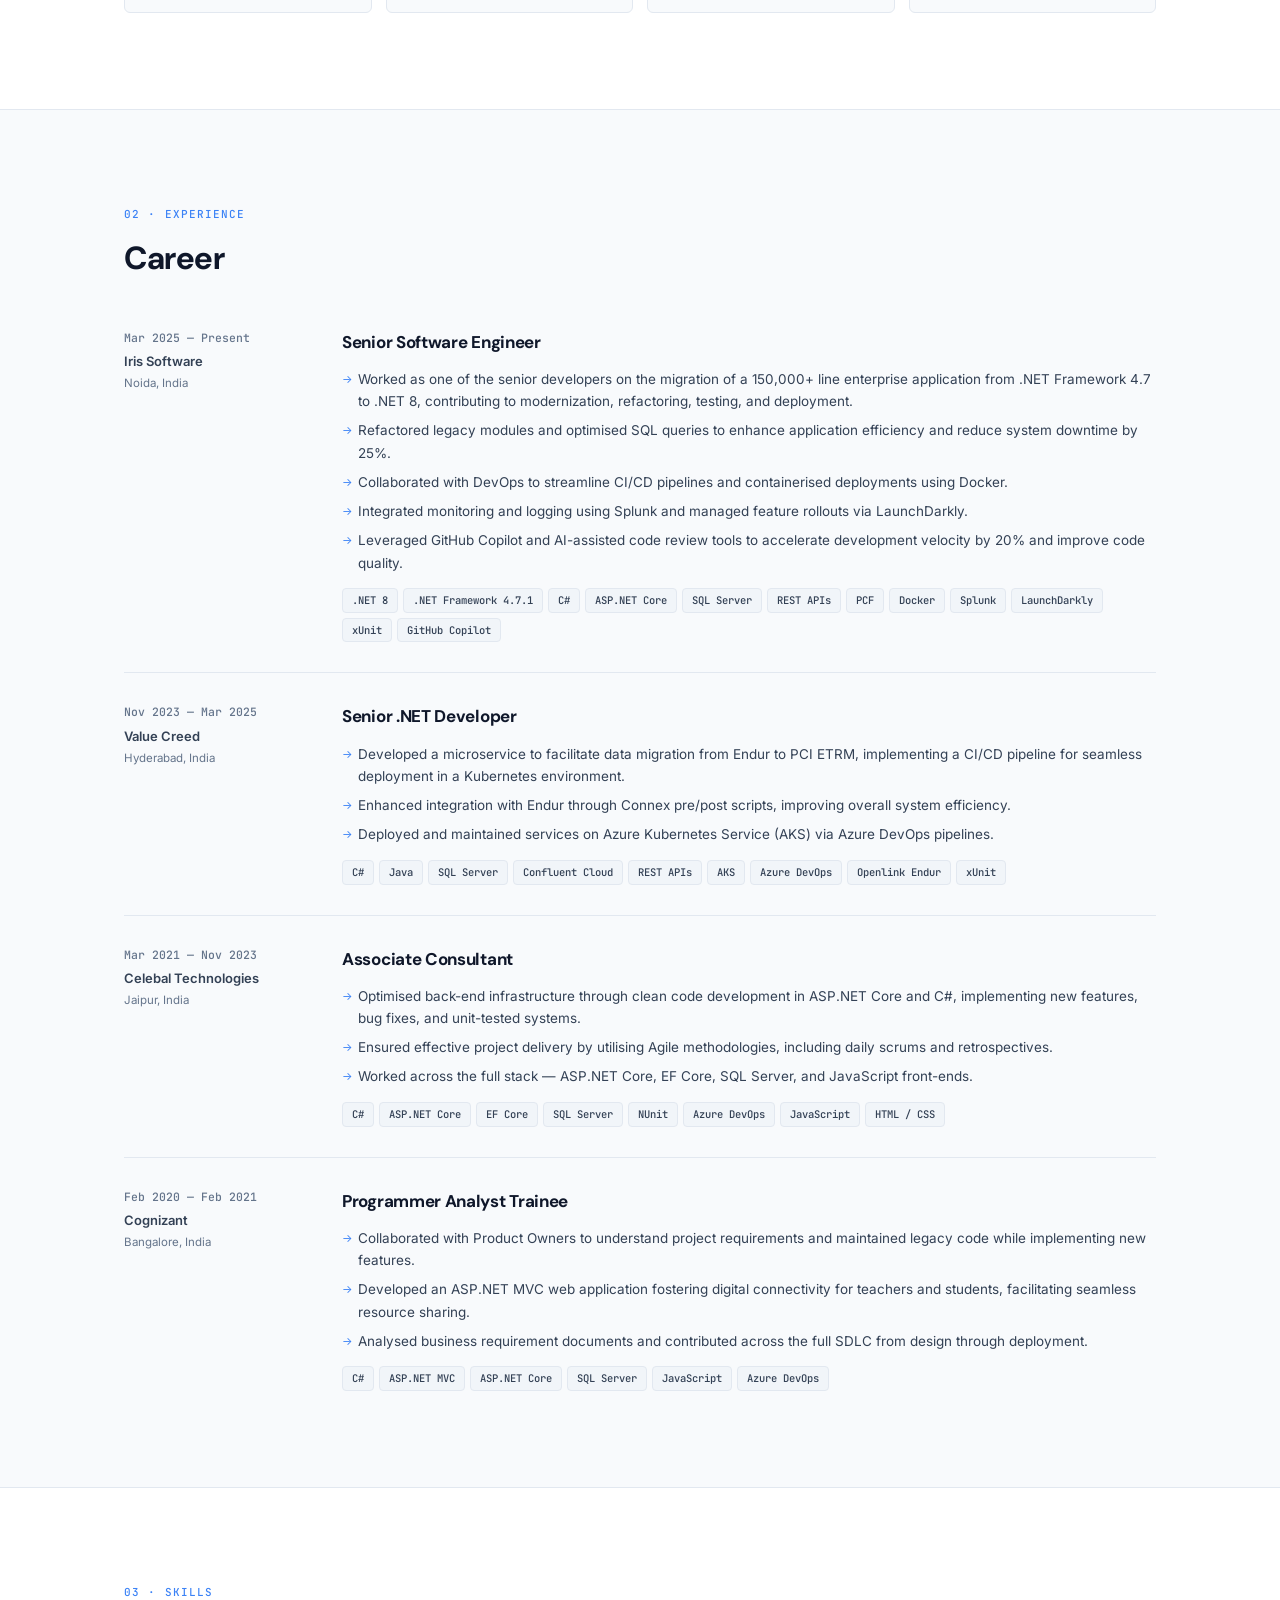
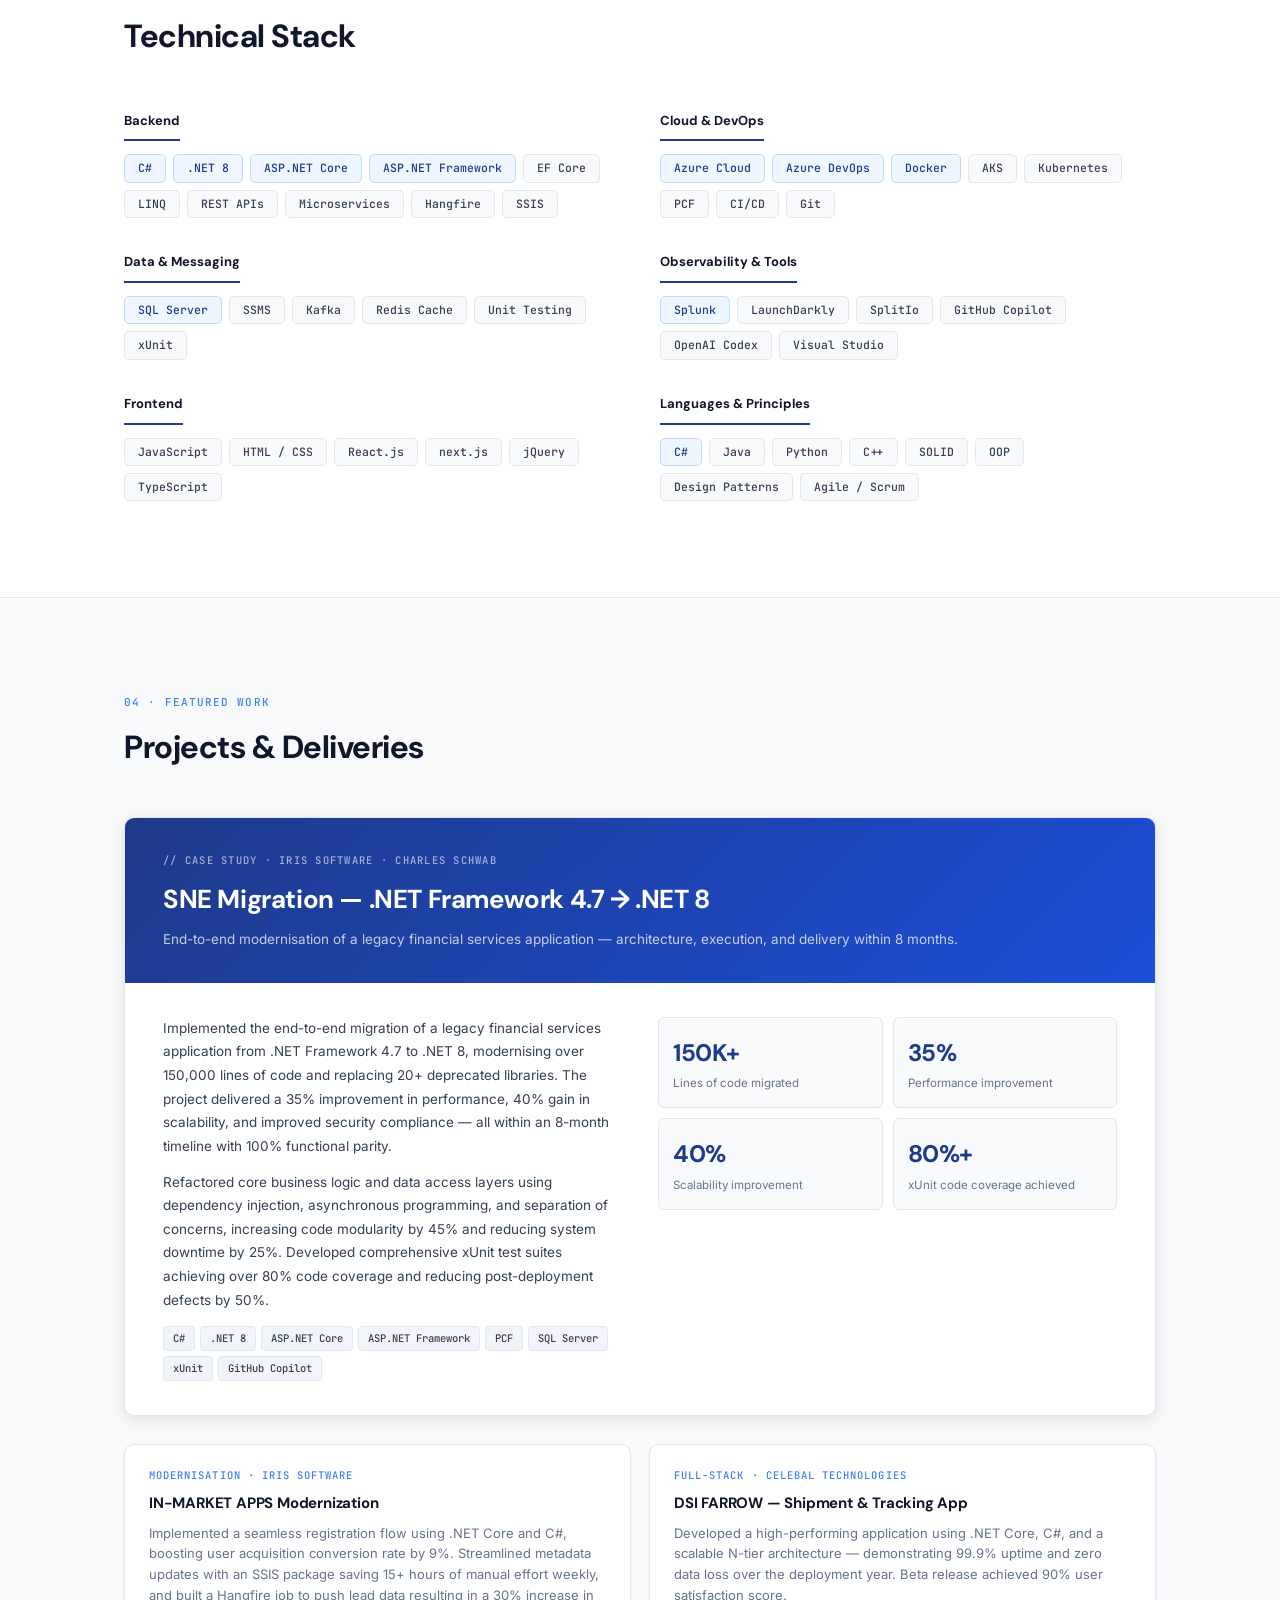
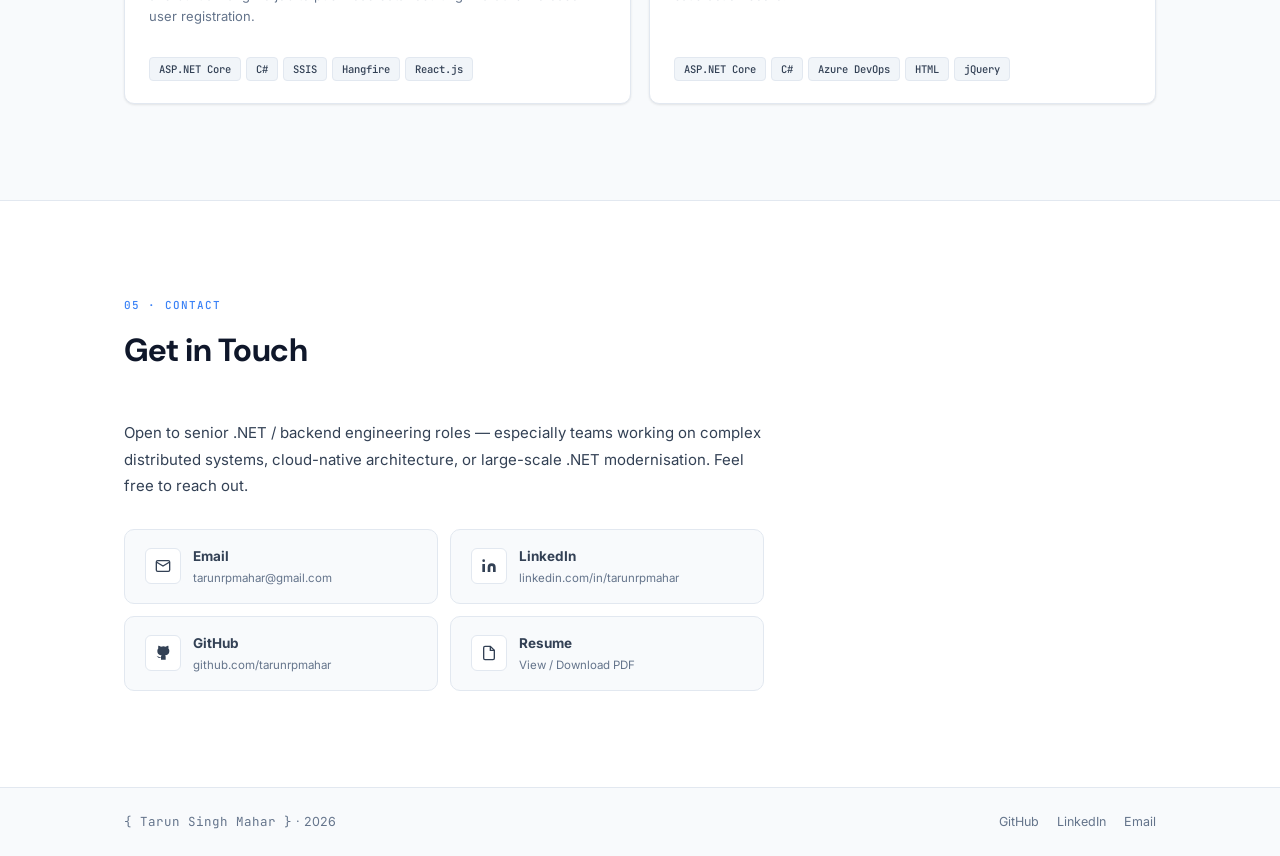
==== commit 3f80f3f0: "file name change" ====
--- a/index.html
+++ b/index.html
@@ -1,291 +1,514 @@
 <!DOCTYPE html>
-<html class="no-js" lang="en">
-
+<html lang="en">
 <head>
-    <meta charset="utf-8">
-    <meta http-equiv="X-UA-Compatible" content="IE=edge">
-    <meta name="viewport" content="width=device-width, initial-scale=1">
-    <title>Tarun Singh Mahar</title>
-	<link rel="shortcut icon" href="favicon.ico" type="image/x-icon">
-	<link rel="icon" href="favicon.ico" type="image/x-icon">
-    <link href="https://fonts.googleapis.com/css?family=Lato:300,400,700,900" rel="stylesheet">
-    <link rel="stylesheet" href="libs/font-awesome/css/font-awesome.min.css">
-    <link href="css/bootstrap.min.css" rel="stylesheet">
-    <link href="css/styles.css" rel="stylesheet">
+  <meta charset="UTF-8" />
+  <meta name="viewport" content="width=device-width, initial-scale=1.0" />
+  <title>Tarun Singh Mahar — Senior .NET Developer</title>
+  <meta name="description" content="Senior .NET Developer with 5+ years building enterprise systems — ASP.NET Core, EF Core, SQL Server, Azure cloud, and large-scale .NET migrations." />
+  <link rel="preconnect" href="https://fonts.googleapis.com" />
+  <link rel="preconnect" href="https://fonts.gstatic.com" crossorigin />
+  <link href="https://fonts.googleapis.com/css2?family=DM+Sans:opsz,wght@9..40,300;9..40,400;9..40,500;9..40,600;9..40,700&family=Inter:wght@300;400;500;600&family=JetBrains+Mono:wght@400;500;600&display=swap" rel="stylesheet" />
+  <link href="css/portfolioStyle.css" rel="stylesheet">
 </head>
-
 <body>
-    <div id="mobile-menu-open" class="shadow-large">
-        <i class="fa fa-bars" aria-hidden="true"></i>
-    </div>
-    <!-- End #mobile-menu-toggle -->
-    <header>
-        <div id="mobile-menu-close">
-            <span>Close</span> <i class="fa fa-times" aria-hidden="true"></i>
-        </div>
-        <ul id="menu" class="shadow">
-			<li class="menu__logo">
-                <a href="#">
-					< Tarun Singh Mahar />
-                </a>
-            </li>
-            <li>
-                <a href="#about">About</a>
-            </li>
-            <li>
-                <a href="#experience">Experience</a>
-            </li>
-            <li>
-                <a href="#education">Education</a>
-            </li>
-            <li>
-                <a href="#projects">Projects</a>
-            </li>
-            <li>
-                <a href="#skills">Skills</a>
-            </li>
-            <li>
-                <a href="#contact">Contact</a>
-            </li>
-        </ul>
-    </header>
-    <!-- End header -->
-
-	<div id="lead" class="profile_tsm">
-            <div id="lead-content">
-                <h2>Hi, my name is</h2>
-                <h1>Tarun Singh Mahar</h1>
-                <h2>Dotnet Developer</h2>
+
+<!-- ═══════════════ NAV ═══════════════ -->
+<nav>
+  <div class="nav-inner">
+    <a href="#hero" class="nav-logo">{ tarun.singh }</a>
+    <ul class="nav-links">
+      <li><a href="#about">About</a></li>
+      <li><a href="#experience">Experience</a></li>
+      <li><a href="#skills">Skills</a></li>
+      <li><a href="#work">Work</a></li>
+      <li><a href="#contact" class="nav-cta">Get in Touch</a></li>
+    </ul>
+    <button class="ham" id="ham" aria-label="Toggle menu" onclick="toggleNav()">
+      <span></span><span></span><span></span>
+    </button>
+  </div>
+</nav>
+<div class="mob-menu" id="mobMenu">
+  <a href="#about"      onclick="closeNav()">About</a>
+  <a href="#experience" onclick="closeNav()">Experience</a>
+  <a href="#skills"     onclick="closeNav()">Skills</a>
+  <a href="#work"       onclick="closeNav()">Work</a>
+  <a href="#contact"    onclick="closeNav()">Get in Touch</a>
+</div>
+
+<!-- ═══════════════ HERO ═══════════════ -->
+<section id="hero">
+  <div class="wrap">
+    <div class="hero-grid">
+
+      <!-- Left -->
+      <div class="hero-left">
+        <div class="hero-badge">Open to senior .NET roles</div>
+        <h1 class="hero-name">Tarun<br>Singh <em>Mahar</em></h1>
+        <p class="hero-sub"><strong>Senior .NET Developer</strong> &middot; 6 years building enterprise systems</p>
+        <p class="hero-desc">
+          Backend-focused engineer in the .NET ecosystem — ASP.NET Core, EF Core, SQL Server, Azure cloud, and CI/CD pipelines. Experienced in application modernization, REST APIs, backend development, performance optimization, and delivering scalable solutions in Agile environments.
+        </p>
+        <div class="btn-row">
+          <a href="https://drive.google.com/file/d/1FcicKPjR7Sd4pJK5afTjZRgY4Nx1WBAM/view?usp=sharing" target="_blank" class="btn-p">
+            <!-- resume icon -->
+            <svg width="15" height="15" fill="none" stroke="currentColor" stroke-width="2" viewBox="0 0 24 24"><path d="M14 2H6a2 2 0 0 0-2 2v16c0 1.1.9 2 2 2h12a2 2 0 0 0 2-2V8z"/><polyline points="14 2 14 8 20 8"/><line x1="16" y1="13" x2="8" y2="13"/><line x1="16" y1="17" x2="8" y2="17"/></svg>
+            View Resume
+          </a>
+          <a href="mailto:tarunrpmahar@gmail.com" class="btn-s">
+            <svg width="15" height="15" fill="none" stroke="currentColor" stroke-width="2" viewBox="0 0 24 24"><path d="M4 4h16c1.1 0 2 .9 2 2v12c0 1.1-.9 2-2 2H4c-1.1 0-2-.9-2-2V6c0-1.1.9-2 2-2z"/><polyline points="22,6 12,12 2,6"/></svg>
+            Say Hello
+          </a>
+        </div>
+      </div>
+
+      <!-- Right: card stack (signature element) -->
+      <div class="hero-cards">
+        <!-- Migration impact card -->
+        <div class="impact-card">
+          <div class="impact-card-label">// Flagship Delivery &middot; Iris Software</div>
+          <div class="impact-card-title">.NET Framework &rarr; .NET 8 Migration</div>
+          <div class="metrics-grid">
+            <div class="metric">
+              <div class="metric-val">150K+</div>
+              <div class="metric-lbl">Lines of code migrated</div>
             </div>
-            <div class="img-resume">
-                <img src="images/tarun.png" alt="Tarun Singh Mahar" class="face-img" id="face-img"><br>
+            <div class="metric">
+              <div class="metric-val">35%</div>
+              <div class="metric-lbl">Performance improvement</div>
             </div>
-			<div id="lead-down">
-            <span>
-                <i class="fa fa-chevron-down" aria-hidden="true"></i>
-            </span>
-        </div>
-        <!-- End #lead-down -->
-    </div>
-    <!-- End #lead -->
-    
-
-    <div id="about">
-        <div class="container">
-            <div class="row">
-                <div class="col-md-4">
-                    <h2 class="heading">About Me</h2>
-                </div>
-                <div class="col-md-8">
-                    <p>
-                        Hey! I'm <b>Tarun Singh Mahar</b>, a Computer Science Graduate and .NET developer with 1.5 years of 
-                        experience in creating and executing innovative solutions to enhance business productivity. 
-                        Highly experienced in all aspects of the software development lifecycle. 
-                        Skilled at coordinating cross-functional teams in a fast-paced, deadline-driven environment to steer 
-                        timely project completion. Strong in design and integration with intuitive problem-solving skills 
-                        with proficiency in .NET and SQL.<br>
-                        Finally, if you have any queries, feel free to contact me.
-                    </p>
-                </div>
+            <div class="metric">
+              <div class="metric-val">8 month</div>
+              <div class="metric-lbl">Delivery timeline</div>
             </div>
-        </div>
-    </div>
-    <!-- End #about -->
-
-    <div id="experience" class="background-alt">
-        <h2 class="heading">Experience</h2>
-        <div id="experience-timeline">
-            <div data-date="March 2021 – Present">
-                <div class="col-sm-2">
-                   <img src="images/ct_logo.png" height="50px;"/>
-                </div>
-                <div class="col-sm-10">
-                    <h3>Celebal Technologies Private limited</h3>
-                    <h4>Associate Dotnet Developer</h4>
-                </div>
-                <p>
-                    Experience in programming on frameworks like Asp.net(Core and MVC), ORM(Entity framework), Web API, LINQ and SQL Server.
-                </p>
+            <div class="metric">
+              <div class="metric-val">.NET 8</div>
+              <div class="metric-lbl">Upgraded from Framework 4.7</div>
             </div>
-			
-			<div data-date="August 2020 – Feb 2021">
-                <div class="col-sm-2">
-                   <img src="images/cognizant.png" height="50px;"/>
-                </div>
-                <div class="col-sm-10">
-                    <h3>Cognizant</h3>
-                    <h4>Programmer Analyst Trainee</h4>
-                </div>
-                <p>
-                    I use to go through Project-specific functional aspects of the client’s
-                    requirement and assist in creating documentation about client-specific
-                    applications, project-specific processes, workflows, and making changes to the
-                    website as per client requirement.
-                </p>
-            </div>
-
-            <div data-date="Feb 2020 – June 2020">
-                <div class="col-sm-2">
-                    <img src="images/cognizant.png" height="50px;"/>
-                 </div>
-                <div class="col-sm-10">
-                    <h3>Cognizant</h3>
-                    <h4>Business Associate - Intern</h4>
-                </div>
-                <p>
-                    Going through business requirement document and work as per BRD and
-                    develop the applications.
-                    Worked on ASP.NET MVC and created a web application that allows Teachers
-                    and Students to connect and share their resources on a regular basis digitally.                
-                </p>
-            </div>
-
-        </div>
-    </div>
-    <!-- End #experience -->
-
-    <div id="education">
-        <h2 class="heading">Education</h2>
-        <div class="education-block">
-            <h3>Lovely Professional University</h3>
-            <span class="education-date">Aug 2016 - June 2020</span>
-            <h4>Bachelor of Technology in Computer Science</h4>
-        </div>
-        
-        <!-- End .education-block -->
-    </div>
-    <!-- End #education -->
-
-    <div id="projects" class="background-alt">
-        <h2 class="heading">Projects</h2>
-        <div class="container">
-            <div class="row">
-                <div class="project shadow-large">
-                    <div class="project-image">
-                        <img src="images/project1.png" />
-                    </div>
-                    <!-- End .project-image -->
-                    <div class="project-info">
-                        <h3> Teacher-Student Connect Web Application</h3>
-                        <p>
-                            An Interactive UI platform that allows the Teachers and Students to digitally
-                            connect. Developed the Web Application using ASP.NET MVC.
-                            Creating an online Repository that contains a collection of learning and
-                            teaching materials flowing from Teachers and Students on a regular basis
-                        </p>
-                        <a href="https://github.com/tarunrpmahar/Teacher-Student_WebApplication" target="_blank">View Project</a>
-                    </div>
-                    <!-- End .project-info -->
-                </div>
-                <!-- End .project -->
-
-                <div class="project shadow-large">
-                    <div class="project-image">
-                        <img src="images/project1.png" />
-                    </div>
-                    <!-- End .project-image -->
-                    <div class="project-info">
-                        <h3>Python-Django Ecommerce Site</h3>
-                        <p>
-                            Created a web application using python-Django framework where I have stored books with the 
-                            functionality of adding to cart, removing from cart, searching the books, and purchasing interface 
-                            link using Paypal API. Used bootstrap for creating an interactive interface for users.
-                        </p>
-                        <a href="https://github.com/tarunrpmahar/Python-Django/tree/main/Ecommerce" target="_blank">View Project</a>
-                    </div>
-                    <!-- End .project-info -->
-                </div>
-                <!-- End .project -->
-
-                <div class="project shadow-large">
-                    <div class="project-image">
-                        <img src="images/project1.png" />
-                    </div>
-                    <!-- End .project-image -->
-                    <div class="project-info">
-                        <h3>Graduate Admission Dataset</h3>
-                        <p>
-                            For the given data set we need to create a program using Python. 
-                            Capable of predicting whether a person is likely to get admission or not and provides detailed and 
-                            visualized reports to the user.
-                            Analyzed the accuracy of Graduate admission dataset using diﬀerent models in Machine Learning
-                        </p>
-                        <a href="https://github.com/tarunrpmahar/Machine-Learning/tree/master/Graduate%20Admissions%20Project" target="_blank">View Project</a>
-                    </div>
-                    <!-- End .project-info -->
-                </div>
-                <!-- End .project -->
-            </div>
-        </div>
-    </div>
-    <!-- End #projects -->
-
-    <div id="skills">
-        <h2 class="heading">Skills</h2>
-        <ul>
-            <li>C#</li>
-            <li>C</li>
-            <li>C++</li>
-            <li>ASP.Net Core Web API</li>
-            <li>ASP.Net Core MVC</li>
-            <li>SQL Server</li>
-            <li>JavaScript</li>
-            <li>HTML</li>
-            <li>CSS</li>
-            <li>Azure DevOps</li>
-            <li>Git</li>
-            <li>Azure Monitor & Analytics</li>
-            <li>Python</li>
-            <li>Python-Django</li>
-        </ul>
-    </div>
-    <!-- End #skills -->
-
-    <div id="contact">
-        <h2 style="font-size: 50px;">Get in Touch</h2>
-        <div class="contactus-detail">
-            <p>
-                I am available on almost every social media. You can message me, 
-                my inbox is always open. Whether you have a question or just want to say hi, I’ll try my best to get back to you!
-            </p>
-        </div>      
-        <a href="https://drive.google.com/file/d/1G0_Ft35BGWXkE5-D--rPa7jxBMtCLN40/view?usp=sharing" target="_blank">View Resume</a>
-
-        <a class="email-link" href="mailto:tarunrpmahar@gmail.com" rel="noopener noreferrer" target="_blank" style="padding-left: 27px;">Say Hello</a>
-
-    </div>
-    <!-- End #contact -->
-
-    <footer>
-        <div class="container">
-            <div class="row">
-                <div class="col-sm-5 copyright">
-                    <p>
-                        Copyright &copy; <span id="current-year">2022</span> Tarun Singh Mahar
-                    </p>
-                </div>
-                <div class="col-sm-2 top">
-                    <span id="to-top">
-                        <i class="fa fa-chevron-up" aria-hidden="true"></i>
-                    </span>
-                </div>
-                <div class="col-sm-5 social">
-                    <ul>
-                        <li>
-                            <a href="https://github.com/tarunrpmahar" target="_blank"><i class="fa fa-github" aria-hidden="true"></i></a>
-                        </li>
-                        <li>
-                            <a href="https://www.linkedin.com/in/tarunrpmahar/" target="_blank"><i class="fa fa-linkedin" aria-hidden="true"></i></a>
-                        </li>                        
-                    </ul>
-                </div>
-            </div>
-        </div>
-    </footer>
-    <!-- End footer -->
-
-    <script src="https://ajax.googleapis.com/ajax/libs/jquery/1.12.4/jquery.min.js"></script>
-    <script src="js/scripts.min.js"></script>
+          </div>
+        </div>
+
+        <!-- Azure cert -->
+		<a href="https://drive.google.com/file/d/1s0TD66cFNEhrblgbQQGCGbBRxK5JP61f/view?usp=sharing"
+		   target="_blank"
+		   rel="noopener noreferrer"
+		   class="cert-link">
+			<div class="cert-strip">
+				<div class="cert-icon">AZ</div>
+				<div>
+					<div class="cert-name">Microsoft Azure Fundamentals</div>
+					<div class="cert-sub">AZ-900 &middot; Microsoft Certified</div>
+				</div>
+			</div>
+		</a>
+
+        <!-- Company trail -->
+        <div class="company-chips">
+          <span class="chip">Iris Software</span>
+          <span class="chip">Value Creed</span>
+          <span class="chip">Celebal Technologies</span>
+          <span class="chip">Cognizant</span>
+        </div>
+      </div>
+
+    </div>
+  </div>
+</section>
+
+<!-- ═══════════════ ABOUT ═══════════════ -->
+<section id="about">
+  <div class="wrap">
+    <div class="eyebrow">01 &middot; About</div>
+    <h2 class="sec-title">Background</h2>
+    <!-- Row 1: photo + bio -->
+    <div class="about-top fu">
+      <div class="profile-photo-wrap">
+        <img src="images/profile.png" alt="Tarun Singh Mahar" class="profile-photo" />
+        <div class="profile-photo-badge">
+          <div class="ppb-dot"></div>
+          <div>
+            <div class="ppb-text">Tarun Singh Mahar</div>
+            <div class="ppb-sub">Senior .NET Developer &middot; Noida</div>
+          </div>
+        </div>
+      </div>
+      <div class="about-text">
+        <p>
+          I'm a Senior Software Engineer with 6 years of experience designing, developing, and maintaining web and microservice applications. My work spans ASP.NET Core, EF Core, SQL Server, Azure cloud, and CI/CD pipelines — delivering scalable, high-performance solutions in Agile environments.
+        </p>
+        <p>
+          One of my most significant contributions has been working as a senior developer on the migration of a large enterprise application (150,000+ lines of code) from .NET Framework 4.7 to .NET 8. My work included refactoring legacy modules, dependency upgrades, performance improvements, testing, deployment support, and production issue resolution.
+        </p>
+        <p>
+          I'm thorough about code quality, maintainability, and performance. I actively integrate AI-assisted tools (GitHub Copilot, OpenAI Codex) into my workflow and have experience with monitoring via Splunk and feature flag management with LaunchDarkly. Currently AZ-900 certified, with hands-on experience across Azure App Service, Key Vault, and Application Insight.
+        </p>
+      </div>
+    </div>
+
+    <!-- Row 2: 4 fact cards horizontal -->
+    <div class="fact-row fu">
+      <div class="fact">
+        <div class="fact-lbl">Current Role</div>
+        <div class="fact-val">Senior Software Engineer</div>
+        <div class="fact-sub">Iris Software &middot; Noida, India</div>
+      </div>
+      <div class="fact">
+        <div class="fact-lbl">Education</div>
+        <div class="fact-val">B.Tech — Computer Science</div>
+        <div class="fact-sub">Lovely Professional University·  2016–2020</div>
+      </div>
+      <div class="fact">
+        <div class="fact-lbl">Certification</div>
+        <div class="fact-val">AZ-900 Azure Fundamentals</div>
+        <div class="fact-sub">Microsoft Certified</div>
+      </div>
+      <div class="fact">
+        <div class="fact-lbl">Core Focus</div>
+        <div class="fact-val">.NET 8 · CQRS · Event-Driven</div>
+        <div class="fact-sub">Azure · Docker · Distributed Systems</div>
+      </div>
+    </div>
+  </div>
+</section>
+
+<!-- ═══════════════ EXPERIENCE ═══════════════ -->
+<section id="experience">
+  <div class="wrap">
+    <div class="eyebrow">02 &middot; Experience</div>
+    <h2 class="sec-title">Career</h2>
+    <div class="exp-list">
+
+      <!-- Iris Software -->
+      <div class="exp-row fu">
+        <div>
+          <div class="exp-when">Mar 2025 &mdash; Present</div>
+          <div class="exp-co">Iris Software</div>
+          <div class="exp-loc">Noida, India</div>
+        </div>
+        <div>
+          <div class="exp-role">Senior Software Engineer</div>
+          <ul class="exp-ul">
+			<li>Worked as one of the senior developers on the migration of a 150,000+ line enterprise application from .NET Framework 4.7 to .NET 8, contributing to modernization, refactoring, testing, and deployment.</li>
+            <li>Refactored legacy modules and optimised SQL queries to enhance application efficiency and reduce system downtime by 25%.</li>
+            <li>Collaborated with DevOps to streamline CI/CD pipelines and containerised deployments using Docker.</li>
+            <li>Integrated monitoring and logging using Splunk and managed feature rollouts via LaunchDarkly.</li>
+            <li>Leveraged GitHub Copilot and AI-assisted code review tools to accelerate development velocity by 20% and improve code quality.</li>
+          </ul>
+          <div class="tag-row">
+            <span class="tag">.NET 8</span><span class="tag">.NET Framework 4.7.1</span><span class="tag">C#</span><span class="tag">ASP.NET Core</span>
+            <span class="tag">SQL Server</span><span class="tag">REST APIs</span><span class="tag">PCF</span><span class="tag">Docker</span>
+            <span class="tag">Splunk</span><span class="tag">LaunchDarkly</span><span class="tag">xUnit</span><span class="tag">GitHub Copilot</span>
+          </div>
+        </div>
+      </div>
+
+      <!-- Value Creed -->
+      <div class="exp-row fu">
+        <div>
+          <div class="exp-when">Nov 2023 &mdash; Mar 2025</div>
+          <div class="exp-co">Value Creed</div>
+          <div class="exp-loc">Hyderabad, India</div>
+        </div>
+        <div>
+          <div class="exp-role">Senior .NET Developer</div>
+          <ul class="exp-ul">
+            <li>Developed a microservice to facilitate data migration from Endur to PCI ETRM, implementing a CI/CD pipeline for seamless deployment in a Kubernetes environment.</li>
+            <li>Enhanced integration with Endur through Connex pre/post scripts, improving overall system efficiency.</li>
+            <li>Deployed and maintained services on Azure Kubernetes Service (AKS) via Azure DevOps pipelines.</li>
+          </ul>
+          <div class="tag-row">
+            <span class="tag">C#</span><span class="tag">Java</span><span class="tag">SQL Server</span><span class="tag">Confluent Cloud</span><span class="tag">REST APIs</span>
+            <span class="tag">AKS</span><span class="tag">Azure DevOps</span>
+            <span class="tag">Openlink Endur</span><span class="tag">xUnit</span>
+          </div>
+        </div>
+      </div>
+
+      <!-- Celebal Technologies -->
+      <div class="exp-row fu">
+        <div>
+          <div class="exp-when">Mar 2021 &mdash; Nov 2023</div>
+          <div class="exp-co">Celebal Technologies</div>
+          <div class="exp-loc">Jaipur, India</div>
+        </div>
+        <div>
+          <div class="exp-role">Associate Consultant</div>
+          <ul class="exp-ul">
+            <li>Optimised back-end infrastructure through clean code development in ASP.NET Core and C#, implementing new features, bug fixes, and unit-tested systems.</li>
+            <li>Ensured effective project delivery by utilising Agile methodologies, including daily scrums and retrospectives.</li>
+            <li>Worked across the full stack — ASP.NET Core, EF Core, SQL Server, and JavaScript front-ends.</li>
+          </ul>
+          <div class="tag-row">
+            <span class="tag">C#</span><span class="tag">ASP.NET Core</span><span class="tag">EF Core</span>
+            <span class="tag">SQL Server</span><span class="tag">NUnit</span><span class="tag">Azure DevOps</span>
+            <span class="tag">JavaScript</span><span class="tag">HTML / CSS</span>
+          </div>
+        </div>
+      </div>
+
+      <!-- Cognizant -->
+      <div class="exp-row fu">
+        <div>
+          <div class="exp-when">Feb 2020 &mdash; Feb 2021</div>
+          <div class="exp-co">Cognizant</div>
+          <div class="exp-loc">Bangalore, India</div>
+        </div>
+        <div>
+          <div class="exp-role">Programmer Analyst Trainee</div>
+          <ul class="exp-ul">
+            <li>Collaborated with Product Owners to understand project requirements and maintained legacy code while implementing new features.</li>
+            <li>Developed an ASP.NET MVC web application fostering digital connectivity for teachers and students, facilitating seamless resource sharing.</li>
+            <li>Analysed business requirement documents and contributed across the full SDLC from design through deployment.</li>
+          </ul>
+          <div class="tag-row">
+            <span class="tag">C#</span><span class="tag">ASP.NET MVC</span><span class="tag">ASP.NET Core</span>
+            <span class="tag">SQL Server</span><span class="tag">JavaScript</span><span class="tag">Azure DevOps</span>
+          </div>
+        </div>
+      </div>
+
+    </div>
+  </div>
+</section>
+
+<!-- ═══════════════ SKILLS ═══════════════ -->
+<section id="skills">
+  <div class="wrap">
+    <div class="eyebrow">03 &middot; Skills</div>
+    <h2 class="sec-title">Technical Stack</h2>
+    <div class="skills-grid">
+
+      <div class="fu">
+        <div class="sg-title">Backend</div>
+        <div class="pills">
+          <span class="pill hi">C#</span><span class="pill hi">.NET 8</span>
+          <span class="pill hi">ASP.NET Core</span><span class="pill hi">ASP.NET Framework</span>
+          <span class="pill">EF Core</span><span class="pill">LINQ</span>
+          <span class="pill">REST APIs</span><span class="pill">Microservices</span>
+          <span class="pill">Hangfire</span><span class="pill">SSIS</span>
+        </div>
+      </div>
+
+      <div class="fu">
+        <div class="sg-title">Cloud &amp; DevOps</div>
+        <div class="pills">
+          <span class="pill hi">Azure Cloud</span><span class="pill hi">Azure DevOps</span>
+          <span class="pill hi">Docker</span><span class="pill">AKS</span>
+          <span class="pill">Kubernetes</span><span class="pill">PCF</span>
+          <span class="pill">CI/CD</span><span class="pill">Git</span>
+        </div>
+      </div>
+
+      <div class="fu">
+        <div class="sg-title">Data &amp; Messaging</div>
+        <div class="pills">
+          <span class="pill hi">SQL Server</span><span class="pill">SSMS</span>
+          <span class="pill">Kafka</span><span class="pill">Redis Cache</span>
+          <span class="pill">Unit Testing</span><span class="pill">xUnit</span>
+        </div>
+      </div>
+
+      <div class="fu">
+        <div class="sg-title">Observability &amp; Tools</div>
+        <div class="pills">
+          <span class="pill hi">Splunk</span><span class="pill">LaunchDarkly</span>
+          <span class="pill">SplitIo</span><span class="pill">GitHub Copilot</span>
+          <span class="pill">OpenAI Codex</span><span class="pill">Visual Studio</span>
+        </div>
+      </div>
+
+      <div class="fu">
+        <div class="sg-title">Frontend</div>
+        <div class="pills">
+          <span class="pill">JavaScript</span><span class="pill">HTML / CSS</span>
+          <span class="pill">React.js</span><span class="pill">next.js</span><span class="pill">jQuery</span>
+          <span class="pill">TypeScript</span>
+        </div>
+      </div>
+
+      <div class="fu">
+        <div class="sg-title">Languages &amp; Principles</div>
+        <div class="pills">
+          <span class="pill hi">C#</span><span class="pill">Java</span>
+          <span class="pill">Python</span><span class="pill">C++</span>
+          <span class="pill">SOLID</span><span class="pill">OOP</span>
+          <span class="pill">Design Patterns</span><span class="pill">Agile / Scrum</span>
+        </div>
+      </div>
+
+    </div>
+  </div>
+</section>
+
+<!-- ═══════════════ WORK ═══════════════ -->
+<section id="work">
+  <div class="wrap">
+    <div class="eyebrow">04 &middot; Featured Work</div>
+    <h2 class="sec-title">Projects &amp; Deliveries</h2>
+
+    <!-- Featured: Charles Schwab SNE Migration -->
+    <div class="feat-card fu">
+      <div class="feat-header">
+        <div class="feat-eyebrow">// Case Study &middot; Iris Software &middot; Charles Schwab</div>
+        <div class="feat-title">SNE Migration — .NET Framework 4.7 &rarr; .NET 8</div>
+        <div class="feat-sub">End-to-end modernisation of a legacy financial services application — architecture, execution, and delivery within 8 months.</div>
+      </div>
+      <div class="feat-body">
+        <div class="feat-desc">
+          <p>Implemented the end-to-end migration of a legacy financial services application from .NET Framework 4.7 to .NET 8, modernising over 150,000 lines of code and replacing 20+ deprecated libraries. The project delivered a 35% improvement in performance, 40% gain in scalability, and improved security compliance — all within an 8-month timeline with 100% functional parity.</p>
+          <p>Refactored core business logic and data access layers using dependency injection, asynchronous programming, and separation of concerns, increasing code modularity by 45% and reducing system downtime by 25%. Developed comprehensive xUnit test suites achieving over 80% code coverage and reducing post-deployment defects by 50%.</p>
+          <div class="tag-row">
+            <span class="tag">C#</span><span class="tag">.NET 8</span><span class="tag">ASP.NET Core</span>
+            <span class="tag">ASP.NET Framework</span><span class="tag">PCF</span><span class="tag">SQL Server</span>
+            <span class="tag">xUnit</span><span class="tag">GitHub Copilot</span>
+          </div>
+        </div>
+        <div class="feat-metrics">
+          <div class="fm-card">
+            <div class="fm-val">150K+</div>
+            <div class="fm-desc">Lines of code migrated</div>
+          </div>
+          <div class="fm-card">
+            <div class="fm-val">35%</div>
+            <div class="fm-desc">Performance improvement</div>
+          </div>
+          <div class="fm-card">
+            <div class="fm-val">40%</div>
+            <div class="fm-desc">Scalability improvement</div>
+          </div>
+          <div class="fm-card">
+            <div class="fm-val">80%+</div>
+            <div class="fm-desc">xUnit code coverage achieved</div>
+          </div>
+        </div>
+      </div>
+    </div>
+
+    <!-- Two smaller real project cards -->
+    <div class="work-grid">
+      <div class="work-card fu">
+        <div class="work-card-eye">Modernisation &middot; Iris Software</div>
+        <div class="work-card-title">IN-MARKET APPS Modernization</div>
+        <div class="work-card-desc">Implemented a seamless registration flow using .NET Core and C#, boosting user acquisition conversion rate by 9%. Streamlined metadata updates with an SSIS package saving 15+ hours of manual effort weekly, and built a Hangfire job to push lead data resulting in a 30% increase in user registration.</div>
+        <div class="tag-row">
+          <span class="tag">ASP.NET Core</span><span class="tag">C#</span>
+          <span class="tag">SSIS</span><span class="tag">Hangfire</span><span class="tag">React.js</span>
+        </div>
+      </div>
+      <div class="work-card fu">
+        <div class="work-card-eye">Full-Stack &middot; Celebal Technologies</div>
+        <div class="work-card-title">DSI FARROW — Shipment &amp; Tracking App</div>
+        <div class="work-card-desc">Developed a high-performing application using .NET Core, C#, and a scalable N-tier architecture — demonstrating 99.9% uptime and zero data loss over the deployment year. Beta release achieved 90% user satisfaction score.</div>
+        <div class="tag-row">
+          <span class="tag">ASP.NET Core</span><span class="tag">C#</span>
+          <span class="tag">Azure DevOps</span><span class="tag">HTML</span><span class="tag">jQuery</span>
+        </div>
+      </div>
+    </div>
+
+  </div>
+</section>
+
+<!-- ═══════════════ CONTACT ═══════════════ -->
+<section id="contact">
+  <div class="wrap">
+    <div class="eyebrow">05 &middot; Contact</div>
+    <h2 class="sec-title">Get in Touch</h2>
+    <div class="contact-wrap fu">
+      <p class="contact-intro">
+        Open to senior .NET / backend engineering roles — especially teams working on complex distributed systems, cloud-native architecture, or large-scale .NET modernisation. Feel free to reach out.
+      </p>
+      <div class="contact-links">
+        <a href="mailto:tarunrpmahar@gmail.com" class="clink">
+          <div class="clink-icon">
+            <svg fill="none" stroke="currentColor" stroke-width="2" viewBox="0 0 24 24"><path d="M4 4h16c1.1 0 2 .9 2 2v12c0 1.1-.9 2-2 2H4c-1.1 0-2-.9-2-2V6c0-1.1.9-2 2-2z"/><polyline points="22,6 12,12 2,6"/></svg>
+          </div>
+          <div>
+            <div class="clink-label">Email</div>
+            <div class="clink-sub">tarunrpmahar@gmail.com</div>
+          </div>
+        </a>
+        <a href="https://www.linkedin.com/in/tarunrpmahar/" target="_blank" rel="noopener" class="clink">
+          <div class="clink-icon">
+            <svg fill="currentColor" viewBox="0 0 24 24"><path d="M16 8a6 6 0 0 1 6 6v7h-4v-7a2 2 0 0 0-2-2 2 2 0 0 0-2 2v7h-4v-7a6 6 0 0 1 6-6z"/><rect x="2" y="9" width="4" height="12"/><circle cx="4" cy="4" r="2"/></svg>
+          </div>
+          <div>
+            <div class="clink-label">LinkedIn</div>
+            <div class="clink-sub">linkedin.com/in/tarunrpmahar</div>
+          </div>
+        </a>
+        <a href="https://github.com/tarunrpmahar" target="_blank" rel="noopener" class="clink">
+          <div class="clink-icon">
+            <svg fill="currentColor" viewBox="0 0 24 24"><path d="M9 19c-5 1.5-5-2.5-7-3m14 6v-3.87a3.37 3.37 0 0 0-.94-2.61c3.14-.35 6.44-1.54 6.44-7A5.44 5.44 0 0 0 20 4.77 5.07 5.07 0 0 0 19.91 1S18.73.65 16 2.48a13.38 13.38 0 0 0-7 0C6.27.65 5.09 1 5.09 1A5.07 5.07 0 0 0 5 4.77a5.44 5.44 0 0 0-1.5 3.78c0 5.42 3.3 6.61 6.44 7A3.37 3.37 0 0 0 9 18.13V22"/></svg>
+          </div>
+          <div>
+            <div class="clink-label">GitHub</div>
+            <div class="clink-sub">github.com/tarunrpmahar</div>
+          </div>
+        </a>
+        <a href="https://drive.google.com/file/d/1G0_Ft35BGWXkE5-D--rPa7jxBMtCLN40/view?usp=sharing" target="_blank" rel="noopener" class="clink">
+          <div class="clink-icon">
+            <svg fill="none" stroke="currentColor" stroke-width="2" viewBox="0 0 24 24"><path d="M14 2H6a2 2 0 0 0-2 2v16c0 1.1.9 2 2 2h12a2 2 0 0 0 2-2V8z"/><polyline points="14 2 14 8 20 8"/></svg>
+          </div>
+          <div>
+            <div class="clink-label">Resume</div>
+            <div class="clink-sub">View / Download PDF</div>
+          </div>
+        </a>
+      </div>
+    </div>
+  </div>
+</section>
+
+<!-- ═══════════════ FOOTER ═══════════════ -->
+<footer>
+  <div class="wrap">
+    <div class="foot-inner">
+      <span class="foot-copy">
+        <span class="foot-mono">{ Tarun Singh Mahar }</span> &middot; 2026
+      </span>
+      <div class="foot-links">
+        <a href="https://github.com/tarunrpmahar" target="_blank" rel="noopener">GitHub</a>
+        <a href="https://www.linkedin.com/in/tarunrpmahar/" target="_blank" rel="noopener">LinkedIn</a>
+        <a href="mailto:tarunrpmahar@gmail.com">Email</a>
+      </div>
+    </div>
+  </div>
+</footer>
+
+<script>
+  /* ── Mobile nav ── */
+  function toggleNav() {
+    const m = document.getElementById('mobMenu');
+    const h = document.getElementById('ham');
+    m.classList.toggle('open');
+    h.classList.toggle('open');
+  }
+  function closeNav() {
+    document.getElementById('mobMenu').classList.remove('open');
+    document.getElementById('ham').classList.remove('open');
+  }
+
+  /* ── Active nav on scroll ── */
+  const sections  = document.querySelectorAll('section[id]');
+  const navAnchors = document.querySelectorAll('.nav-links a');
+  const io = new IntersectionObserver(entries => {
+    entries.forEach(e => {
+      if (e.isIntersecting) {
+        navAnchors.forEach(a => a.classList.toggle('active', a.getAttribute('href') === '#' + e.target.id));
+      }
+    });
+  }, { threshold: 0.35 });
+  sections.forEach(s => io.observe(s));
+
+  /* ── Fade-up on scroll ── */
+  const fuEls = document.querySelectorAll('.fu');
+  const fuObs = new IntersectionObserver(entries => {
+    entries.forEach(e => {
+      if (e.isIntersecting) { e.target.classList.add('vis'); fuObs.unobserve(e.target); }
+    });
+  }, { threshold: 0.08, rootMargin: '0px 0px -30px 0px' });
+  fuEls.forEach(el => fuObs.observe(el));
+</script>
 </body>
-
 </html>
--- a/css/portfolioStyle.css
+++ b/css/portfolioStyle.css
@@ -0,0 +1,450 @@
+/* ─── TOKENS ─────────────────────────────────────── */
+    :root {
+      --bg:           #F8FAFC;
+      --surface:      #FFFFFF;
+      --surface-2:    #F1F5F9;
+      --primary:      #1E3A8A;
+      --primary-mid:  #1D4ED8;
+      --accent:       #3B82F6;
+      --accent-lt:    #EFF6FF;
+      --accent-bd:    #BFDBFE;
+      --txt:          #0F172A;
+      --txt-mid:      #334155;
+      --txt-muted:    #64748B;
+      --border:       #E2E8F0;
+      --border-str:   #CBD5E1;
+      --tag-bg:       #F1F5F9;
+      --sh-sm: 0 1px 3px rgba(0,0,0,.06), 0 1px 2px rgba(0,0,0,.04);
+      --sh-md: 0 4px 20px rgba(0,0,0,.08), 0 2px 6px rgba(0,0,0,.04);
+      --r:  10px;
+      --r-sm: 6px;
+      --f-display: 'DM Sans', sans-serif;
+      --f-body:    'Inter', sans-serif;
+      --f-mono:    'JetBrains Mono', monospace;
+      --mw: 1080px;
+      --gap: 96px;
+    }
+
+    /* ─── RESET ──────────────────────────────────────── */
+    *, *::before, *::after { box-sizing: border-box; margin: 0; padding: 0; }
+    html { scroll-behavior: smooth; }
+    body {
+      font-family: var(--f-body);
+      background: var(--bg);
+      color: var(--txt);
+      line-height: 1.6;
+      font-size: 16px;
+      -webkit-font-smoothing: antialiased;
+    }
+    a { color: inherit; }
+    ul { list-style: none; }
+    img { display: block; }
+
+    /* ─── NAV ────────────────────────────────────────── */
+    nav {
+      position: fixed; top: 0; left: 0; right: 0; z-index: 200;
+      height: 60px;
+      background: rgba(248,250,252,.92);
+      backdrop-filter: blur(14px);
+      -webkit-backdrop-filter: blur(14px);
+      border-bottom: 1px solid var(--border);
+      display: flex; align-items: center;
+    }
+    .nav-inner {
+      max-width: var(--mw); margin: 0 auto; padding: 0 24px;
+      width: 100%; display: flex; align-items: center; justify-content: space-between;
+    }
+    .nav-logo {
+      font-family: var(--f-mono); font-size: 14px; font-weight: 600;
+      color: var(--primary); text-decoration: none; letter-spacing: -.2px;
+    }
+    .nav-links { display: flex; align-items: center; gap: 2px; }
+    .nav-links a {
+      font-size: 13px; font-weight: 500; color: var(--txt-muted);
+      text-decoration: none; padding: 5px 13px; border-radius: var(--r-sm);
+      transition: color .18s, background .18s;
+    }
+    .nav-links a:hover, .nav-links a.active { color: var(--primary); background: var(--accent-lt); }
+    .nav-cta {
+      background: var(--primary) !important; color: #fff !important;
+      padding: 6px 16px !important; margin-left: 6px !important;
+    }
+    .nav-cta:hover { background: var(--primary-mid) !important; }
+
+    /* hamburger */
+    .ham { display: none; background: none; border: none; cursor: pointer; padding: 4px; flex-direction: column; gap: 5px; }
+    .ham span { display: block; width: 21px; height: 2px; background: var(--txt); border-radius: 2px; transition: all .25s; }
+    .ham.open span:nth-child(1) { transform: rotate(45deg) translate(5px,5px); }
+    .ham.open span:nth-child(2) { opacity: 0; }
+    .ham.open span:nth-child(3) { transform: rotate(-45deg) translate(5px,-5px); }
+
+    /* mobile drawer */
+    .mob-menu {
+      display: none; position: fixed; top: 60px; left: 0; right: 0; z-index: 199;
+      background: var(--surface); border-bottom: 1px solid var(--border);
+      padding: 12px 20px 20px; flex-direction: column; gap: 2px;
+    }
+    .mob-menu.open { display: flex; }
+    .mob-menu a { font-size: 15px; font-weight: 500; color: var(--txt-mid); text-decoration: none; padding: 10px 12px; border-radius: var(--r-sm); }
+    .mob-menu a:hover { background: var(--accent-lt); color: var(--primary); }
+
+    /* ─── LAYOUT HELPERS ─────────────────────────────── */
+    .wrap { max-width: var(--mw); margin: 0 auto; padding: 0 24px; }
+    section { padding: var(--gap) 0; }
+
+    .eyebrow {
+      font-family: var(--f-mono); font-size: 11px; font-weight: 500;
+      color: var(--accent); letter-spacing: .1em; text-transform: uppercase;
+      margin-bottom: 10px;
+    }
+    .sec-title {
+      font-family: var(--f-display); font-size: clamp(24px,3.5vw,32px);
+      font-weight: 700; color: var(--txt); letter-spacing: -.5px; margin-bottom: 44px;
+    }
+    .sec-title span { color: var(--accent); }
+
+    /* ─── HERO ───────────────────────────────────────── */
+    #hero {
+      min-height: 100vh; display: flex; align-items: center;
+      padding-top: 60px;
+    }
+    .hero-grid {
+      display: grid; grid-template-columns: 1fr 420px; gap: 56px; align-items: center; width: 100%;
+    }
+
+    /* left */
+    .hero-badge {
+      display: inline-flex; align-items: center; gap: 8px;
+      font-family: var(--f-mono); font-size: 12px; font-weight: 500;
+      color: var(--accent); background: var(--accent-lt);
+      border: 1px solid var(--accent-bd); padding: 5px 13px;
+      border-radius: 20px; margin-bottom: 22px;
+    }
+    .hero-badge::before {
+      content: ''; width: 7px; height: 7px; background: var(--accent);
+      border-radius: 50%; animation: blink 2.2s ease-in-out infinite;
+    }
+    @keyframes blink { 0%,100%{opacity:1} 50%{opacity:.3} }
+
+    .hero-name {
+      font-family: var(--f-display); font-size: clamp(40px,5.5vw,60px);
+      font-weight: 700; letter-spacing: -2px; line-height: 1.05;
+      color: var(--txt); margin-bottom: 16px;
+    }
+    .hero-name em { font-style: normal; color: var(--primary); }
+
+    .hero-sub {
+      font-family: var(--f-display); font-size: clamp(15px,2vw,18px);
+      font-weight: 400; color: var(--txt-muted); margin-bottom: 20px; line-height: 1.5;
+    }
+    .hero-sub strong { color: var(--txt-mid); font-weight: 600; }
+
+    .hero-desc {
+      font-size: 14.5px; color: var(--txt-muted);
+      line-height: 1.75; margin-bottom: 34px; max-width: 460px;
+    }
+
+    .btn-row { display: flex; gap: 10px; flex-wrap: wrap; }
+
+    .btn-p {
+      display: inline-flex; align-items: center; gap: 7px;
+      background: var(--primary); color: #fff;
+      font-family: var(--f-body); font-size: 13.5px; font-weight: 600;
+      padding: 11px 22px; border-radius: var(--r-sm); text-decoration: none;
+      box-shadow: 0 2px 8px rgba(30,58,138,.28);
+      transition: background .18s, transform .15s, box-shadow .18s;
+    }
+    .btn-p:hover { background: var(--primary-mid); transform: translateY(-1px); box-shadow: 0 4px 14px rgba(30,58,138,.32); }
+
+    .btn-s {
+      display: inline-flex; align-items: center; gap: 7px;
+      background: var(--surface); color: var(--txt-mid);
+      font-family: var(--f-body); font-size: 13.5px; font-weight: 600;
+      padding: 11px 22px; border-radius: var(--r-sm); text-decoration: none;
+      border: 1.5px solid var(--border-str);
+      transition: border-color .18s, color .18s, transform .15s;
+    }
+    .btn-s:hover { border-color: var(--accent); color: var(--primary); transform: translateY(-1px); }
+
+    /* right — card stack */
+    .hero-cards { display: flex; flex-direction: column; gap: 14px; }
+
+    .impact-card {
+      background: var(--surface); border: 1px solid var(--border);
+      border-radius: var(--r); padding: 26px 26px 22px;
+      box-shadow: var(--sh-md); position: relative; overflow: hidden;
+    }
+    .impact-card::before {
+      content: ''; position: absolute; top: 0; left: 0;
+      width: 4px; height: 100%;
+      background: linear-gradient(180deg, var(--primary), var(--accent));
+      border-radius: 4px 0 0 4px;
+    }
+    .impact-card-label {
+      font-family: var(--f-mono); font-size: 10.5px; font-weight: 500;
+      color: var(--txt-muted); letter-spacing: .08em; text-transform: uppercase; margin-bottom: 10px;
+    }
+    .impact-card-title {
+      font-family: var(--f-display); font-size: 14.5px; font-weight: 700;
+      color: var(--txt); margin-bottom: 16px;
+    }
+    .metrics-grid { display: grid; grid-template-columns: 1fr 1fr; gap: 10px; }
+    .metric {
+      background: var(--accent-lt); border: 1px solid var(--accent-bd);
+      border-radius: var(--r-sm); padding: 11px 13px;
+    }
+    .metric-val {
+      font-family: var(--f-display); font-size: 20px; font-weight: 700;
+      color: var(--primary); letter-spacing: -.5px;
+    }
+    .metric-lbl { font-size: 11px; color: var(--txt-muted); margin-top: 1px; }
+	
+	.cert-link {
+		display: block;
+		text-decoration: none;
+		color: inherit;
+	}
+
+	.cert-link:visited {
+		color: inherit;
+		text-decoration: none;
+	}
+
+	.cert-strip {
+		transition: all 0.2s ease;
+	}
+
+	.cert-link:hover .cert-strip {
+		border: 1px solid #3B82F6;
+		
+		transform: translateY(-1px);
+		box-shadow: var(--sh-md);
+	}
+	
+    .cert-strip {
+      background: var(--surface); border: 1px solid var(--border);
+      border-radius: var(--r); padding: 14px 18px; box-shadow: var(--sh-sm);
+      display: flex; align-items: center; gap: 13px;
+    }
+    .cert-icon {
+      width: 38px; height: 38px; background: #0078D4; border-radius: 8px;
+      display: flex; align-items: center; justify-content: center;
+      flex-shrink: 0; font-family: var(--f-mono); font-size: 10px;
+      font-weight: 700; color: #fff; letter-spacing: .05em;
+    }
+    .cert-name { font-size: 13px; font-weight: 600; color: var(--txt); }
+    .cert-sub { font-size: 11.5px; color: var(--txt-muted); margin-top: 1px; }
+
+    .company-chips { display: flex; flex-wrap: wrap; gap: 8px; }
+    .chip {
+      font-family: var(--f-mono); font-size: 11.5px; font-weight: 500;
+      color: var(--txt-mid); background: var(--surface); border: 1px solid var(--border);
+      padding: 5px 12px; border-radius: 20px;
+    }
+
+    /* ─── ABOUT ──────────────────────────────────────── */
+    #about { background: var(--surface); border-top: 1px solid var(--border); border-bottom: 1px solid var(--border); }
+
+    /* Row 1: photo + bio side by side */
+    .about-top { display: grid; grid-template-columns: 280px 1fr; gap: 40px; align-items: start; margin-bottom: 32px; }
+
+    .profile-photo-wrap { position: relative; }
+    .profile-photo {
+      width: 100%; aspect-ratio: 4/5; object-fit: cover; object-position: center top;
+      border-radius: var(--r); border: 1px solid var(--border);
+      box-shadow: var(--sh-md); display: block;
+    }
+    .profile-photo-badge {
+      position: absolute; bottom: 10px; left: 10px; right: 10px;
+      background: rgba(15,23,42,.76); backdrop-filter: blur(10px);
+      -webkit-backdrop-filter: blur(10px);
+      border-radius: var(--r-sm); padding: 9px 13px;
+      display: flex; align-items: center; gap: 9px;
+    }
+    .ppb-dot {
+      width: 7px; height: 7px; background: #4ADE80; border-radius: 50%; flex-shrink: 0;
+      animation: blink 2.2s ease-in-out infinite;
+    }
+    .ppb-text { font-size: 12px; font-weight: 600; color: #fff; }
+    .ppb-sub { font-size: 11px; color: rgba(255,255,255,.58); margin-top: 1px; }
+
+    .about-text p { font-size: 15px; color: #334155; line-height: 1.8; margin-bottom: 14px; }
+    .about-text p:last-child { margin-bottom: 0; }
+
+    /* Row 2: 4 fact cards in a horizontal strip */
+    .fact-row { display: grid; grid-template-columns: repeat(4, 1fr); gap: 14px; }
+    .fact {
+      background: var(--bg); border: 1px solid var(--border);
+      border-radius: var(--r-sm); padding: 14px 16px;
+    }
+    .fact-lbl {
+      font-family: var(--f-mono); font-size: 10px; font-weight: 500;
+      color: var(--accent); text-transform: uppercase; letter-spacing: .09em; margin-bottom: 5px;
+    }
+    .fact-val { font-size: 13px; font-weight: 600; color: var(--txt); }
+    .fact-sub { font-size: 11px; color: var(--txt-muted); margin-top: 2px; }
+
+    /* ─── EXPERIENCE ─────────────────────────────────── */
+    .exp-list { display: flex; flex-direction: column; }
+    .exp-row {
+      display: grid; grid-template-columns: 190px 1fr; gap: 28px;
+      padding: 30px 0; border-bottom: 1px solid var(--border);
+    }
+    .exp-row:first-child { padding-top: 0; }
+    .exp-row:last-child { border-bottom: none; padding-bottom: 0; }
+
+    .exp-when { font-family: var(--f-mono); font-size: 11.5px; font-weight: 500; color: var(--txt-muted); margin-bottom: 4px; }
+    .exp-co { font-size: 13px; font-weight: 600; color: var(--txt-mid); }
+    .exp-loc { font-size: 11.5px; color: var(--txt-muted); margin-top: 2px; }
+
+    .exp-role {
+      font-family: var(--f-display); font-size: 17px; font-weight: 700;
+      color: var(--txt); letter-spacing: -.3px; margin-bottom: 12px;
+    }
+    .exp-ul { display: flex; flex-direction: column; gap: 7px; }
+    .exp-ul li {
+      font-size: 13.5px; color: var(--txt-mid); line-height: 1.65;
+      padding-left: 16px; position: relative;
+    }
+    .exp-ul li::before {
+      content: '→'; position: absolute; left: 0;
+      color: var(--accent); font-size: 11px; top: 2px;
+    }
+    .tag-row { display: flex; flex-wrap: wrap; gap: 5px; margin-top: 14px; }
+    .tag {
+      font-family: var(--f-mono); font-size: 10.5px; font-weight: 500;
+      color: var(--txt-mid); background: var(--tag-bg); border: 1px solid var(--border);
+      padding: 3px 9px; border-radius: 4px;
+    }
+
+    /* ─── SKILLS ─────────────────────────────────────── */
+    #skills { background: var(--surface); border-top: 1px solid var(--border); border-bottom: 1px solid var(--border); }
+    .skills-grid { display: grid; grid-template-columns: repeat(2, 1fr); gap: 30px 40px; }
+    .sg-title {
+      font-family: var(--f-display); font-size: 13px; font-weight: 700; color: var(--txt);
+      padding-bottom: 8px; border-bottom: 2px solid var(--primary);
+      display: inline-block; margin-bottom: 13px;
+    }
+    .pills { display: flex; flex-wrap: wrap; gap: 7px; }
+    .pill {
+      font-family: var(--f-mono); font-size: 11.5px; font-weight: 500;
+      color: var(--txt-mid); background: var(--bg); border: 1.5px solid var(--border);
+      padding: 4px 13px; border-radius: 5px;
+      transition: border-color .16s, color .16s, background .16s;
+    }
+    .pill:hover { border-color: var(--accent); color: var(--primary); background: var(--accent-lt); }
+    .pill.hi { border-color: var(--accent-bd); background: var(--accent-lt); color: var(--primary); }
+
+    /* ─── FEATURED WORK ──────────────────────────────── */
+    .feat-card {
+      background: var(--surface); border: 1px solid var(--border);
+      border-radius: var(--r); box-shadow: var(--sh-md); overflow: hidden; margin-bottom: 28px;
+    }
+    .feat-header {
+      background: linear-gradient(135deg, #1E3A8A 0%, #1D4ED8 100%);
+      padding: 34px 38px;
+    }
+    .feat-eyebrow {
+      font-family: var(--f-mono); font-size: 10.5px; font-weight: 500;
+      letter-spacing: .12em; text-transform: uppercase; color: rgba(255,255,255,.6);
+      margin-bottom: 10px;
+    }
+    .feat-title {
+      font-family: var(--f-display); font-size: clamp(18px,2.8vw,26px);
+      font-weight: 700; color: #fff; letter-spacing: -.4px; margin-bottom: 8px;
+    }
+    .feat-sub { font-size: 13.5px; color: rgba(255,255,255,.75); line-height: 1.5; }
+
+    .feat-body {
+      padding: 34px 38px; display: grid; grid-template-columns: 1fr 1fr; gap: 36px;
+    }
+    .feat-desc p { font-size: 13.5px; color: var(--txt-mid); line-height: 1.75; margin-bottom: 12px; }
+    .feat-desc p:last-child { margin-bottom: 0; }
+
+    .feat-metrics { display: grid; grid-template-columns: 1fr 1fr; gap: 10px; align-content: start; }
+    .fm-card {
+      background: var(--bg); border: 1px solid var(--border); border-radius: var(--r-sm); padding: 16px 14px;
+    }
+    .fm-val {
+      font-family: var(--f-display); font-size: 24px; font-weight: 700;
+      color: var(--primary); letter-spacing: -.5px;
+    }
+    .fm-desc { font-size: 11.5px; color: var(--txt-muted); margin-top: 3px; line-height: 1.4; }
+
+    .work-grid { display: grid; grid-template-columns: repeat(2, 1fr); gap: 18px; }
+    .work-card {
+      background: var(--surface); border: 1px solid var(--border);
+      border-radius: var(--r); padding: 22px 24px; box-shadow: var(--sh-sm);
+      transition: box-shadow .2s, border-color .2s, transform .2s; display: flex; flex-direction: column;
+    }
+    .work-card:hover { box-shadow: var(--sh-md); border-color: var(--accent-bd); transform: translateY(-2px); }
+    .work-card-eye {
+      font-family: var(--f-mono); font-size: 10.5px; font-weight: 500;
+      color: var(--accent); text-transform: uppercase; letter-spacing: .1em; margin-bottom: 7px;
+    }
+    .work-card-title { font-family: var(--f-display); font-size: 15px; font-weight: 700; color: var(--txt); margin-bottom: 8px; letter-spacing: -.2px; }
+    .work-card-desc { font-size: 13px; color: var(--txt-muted); line-height: 1.6; margin-bottom: 16px; flex: 1; }
+
+    /* ─── CONTACT ─────────────────────────────────────── */
+    #contact { background: var(--surface); border-top: 1px solid var(--border); }
+    .contact-wrap { max-width: 640px; }
+    .contact-intro { font-size: 15px; color: #334155; line-height: 1.75; margin-bottom: 30px; }
+    .contact-links { display: grid; grid-template-columns: repeat(2, 1fr); gap: 12px; }
+    .clink {
+      display: flex; align-items: center; gap: 12px;
+      background: var(--bg); border: 1.5px solid var(--border);
+      border-radius: var(--r); padding: 16px 20px;
+      text-decoration: none; color: #334155;
+      transition: border-color .18s, color .18s, background .18s, box-shadow .18s;
+    }
+    .clink:hover { border-color: var(--accent); color: var(--primary); background: var(--accent-lt); box-shadow: var(--sh-sm); }
+    .clink-icon {
+      width: 36px; height: 36px; border-radius: var(--r-sm);
+      background: var(--surface); border: 1px solid var(--border);
+      display: flex; align-items: center; justify-content: center; flex-shrink: 0;
+      transition: background .18s, border-color .18s;
+    }
+    .clink:hover .clink-icon { background: #fff; border-color: var(--accent-bd); }
+    .clink-icon svg { width: 16px; height: 16px; }
+    .clink-label { font-size: 13.5px; font-weight: 700; color: inherit; }
+    .clink-sub { font-size: 11.5px; color: var(--txt-muted); margin-top: 1px; }
+
+    /* ─── FOOTER ──────────────────────────────────────── */
+    footer { border-top: 1px solid var(--border); padding: 24px 0; }
+    .foot-inner { display: flex; align-items: center; justify-content: space-between; }
+    .foot-copy { font-size: 12.5px; color: var(--txt-muted); }
+    .foot-mono { font-family: var(--f-mono); }
+    .foot-links { display: flex; gap: 18px; }
+    .foot-links a { font-size: 12.5px; color: var(--txt-muted); text-decoration: none; transition: color .18s; }
+    .foot-links a:hover { color: var(--primary); }
+
+    /* ─── FADE UP ─────────────────────────────────────── */
+    .fu { opacity: 0; transform: translateY(18px); transition: opacity .5s ease, transform .5s ease; }
+    .fu.vis { opacity: 1; transform: translateY(0); }
+
+    /* ─── RESPONSIVE ──────────────────────────────────── */
+    @media (max-width: 860px) {
+      .hero-grid { grid-template-columns: 1fr; }
+      .hero-cards { order: -1; }
+      .about-top { grid-template-columns: 1fr; gap: 24px; }
+      .profile-photo { aspect-ratio: 3/2; object-position: center 20%; }
+      .fact-row { grid-template-columns: repeat(2, 1fr); }
+      .exp-row { grid-template-columns: 1fr; gap: 6px; }
+      .skills-grid { grid-template-columns: 1fr; gap: 24px; }
+      .feat-body { grid-template-columns: 1fr; }
+      .work-grid { grid-template-columns: 1fr; }
+      .foot-inner { flex-direction: column; gap: 14px; text-align: center; }
+    }
+    @media (max-width: 600px) {
+      :root { --gap: 60px; }
+      .nav-links { display: none; }
+      .ham { display: flex; }
+      .feat-header { padding: 22px 22px; }
+      .feat-body { padding: 22px 22px; }
+      .hero-name { font-size: 36px; }
+      .fact-row { grid-template-columns: 1fr 1fr; }
+    }
+    @media (prefers-reduced-motion: reduce) {
+      .fu { opacity: 1; transform: none; transition: none; }
+      *, *::before, *::after { transition: none !important; animation: none !important; }
+    }
